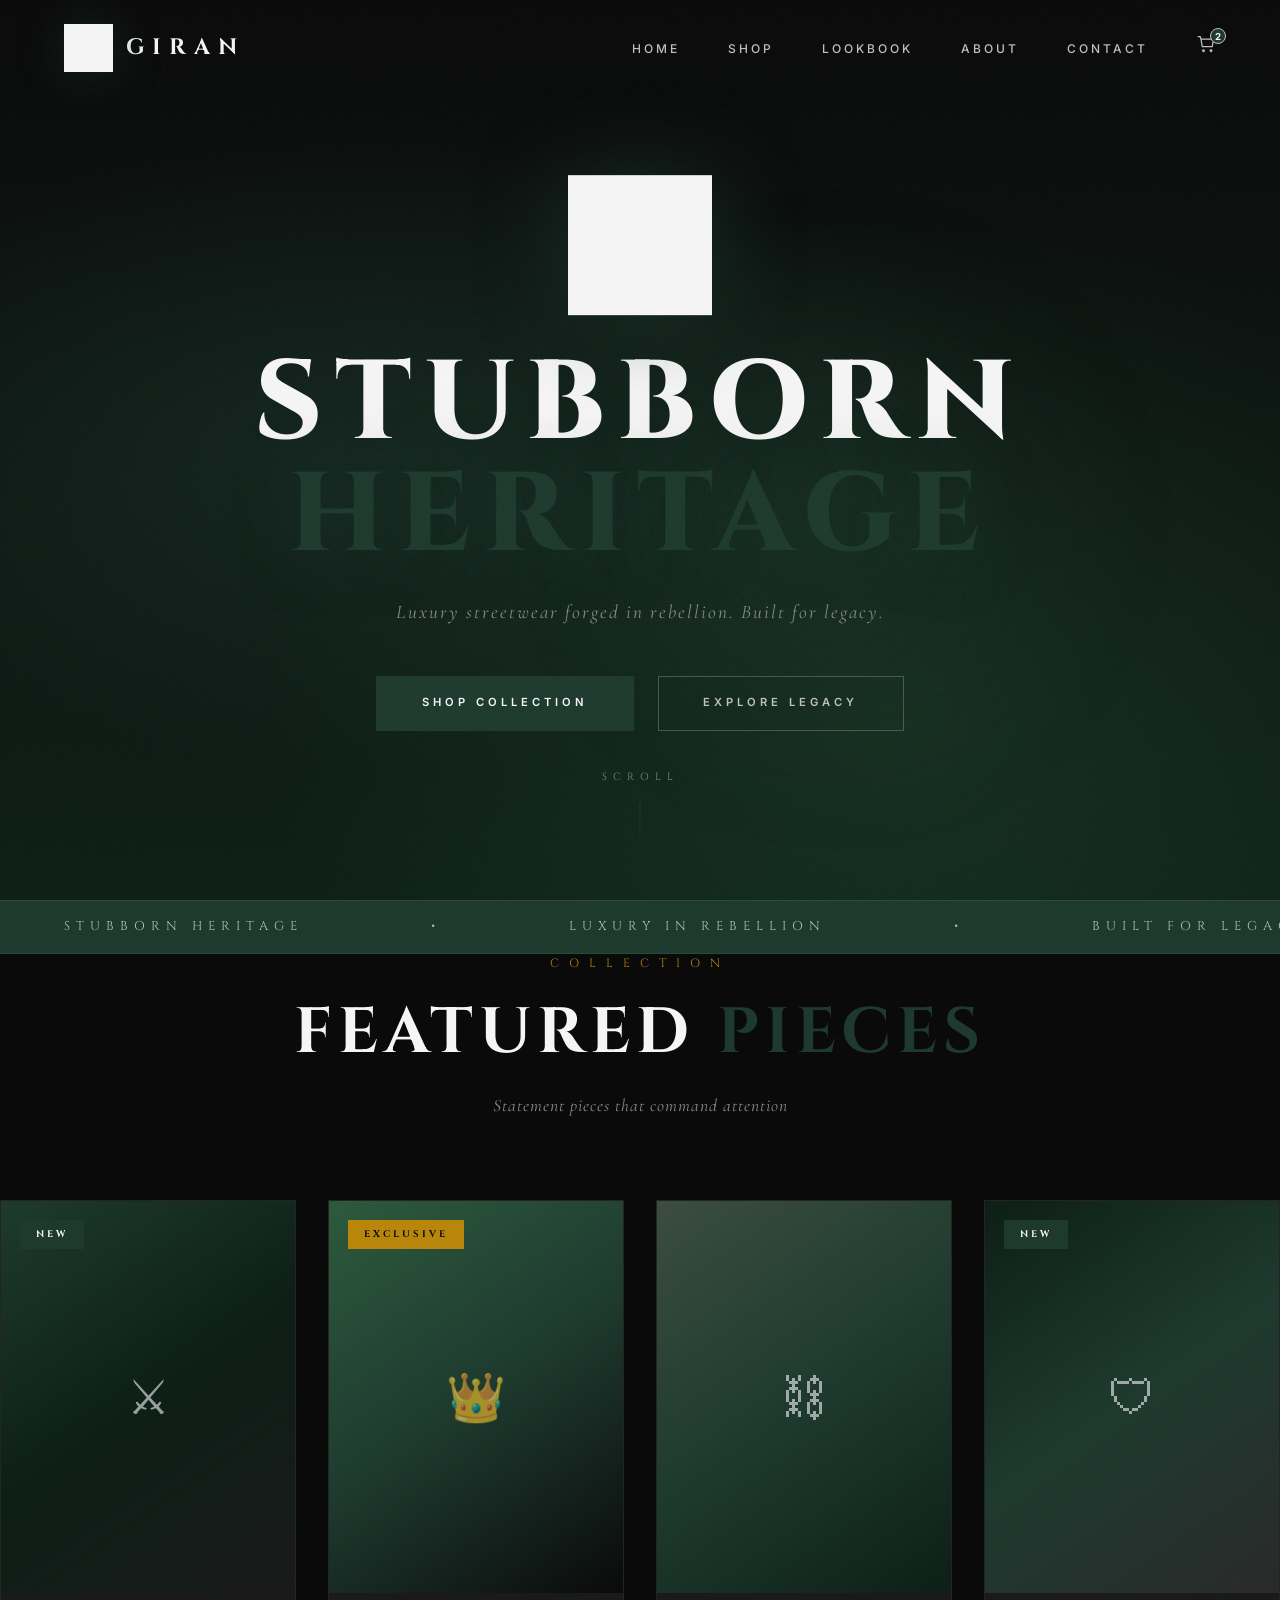
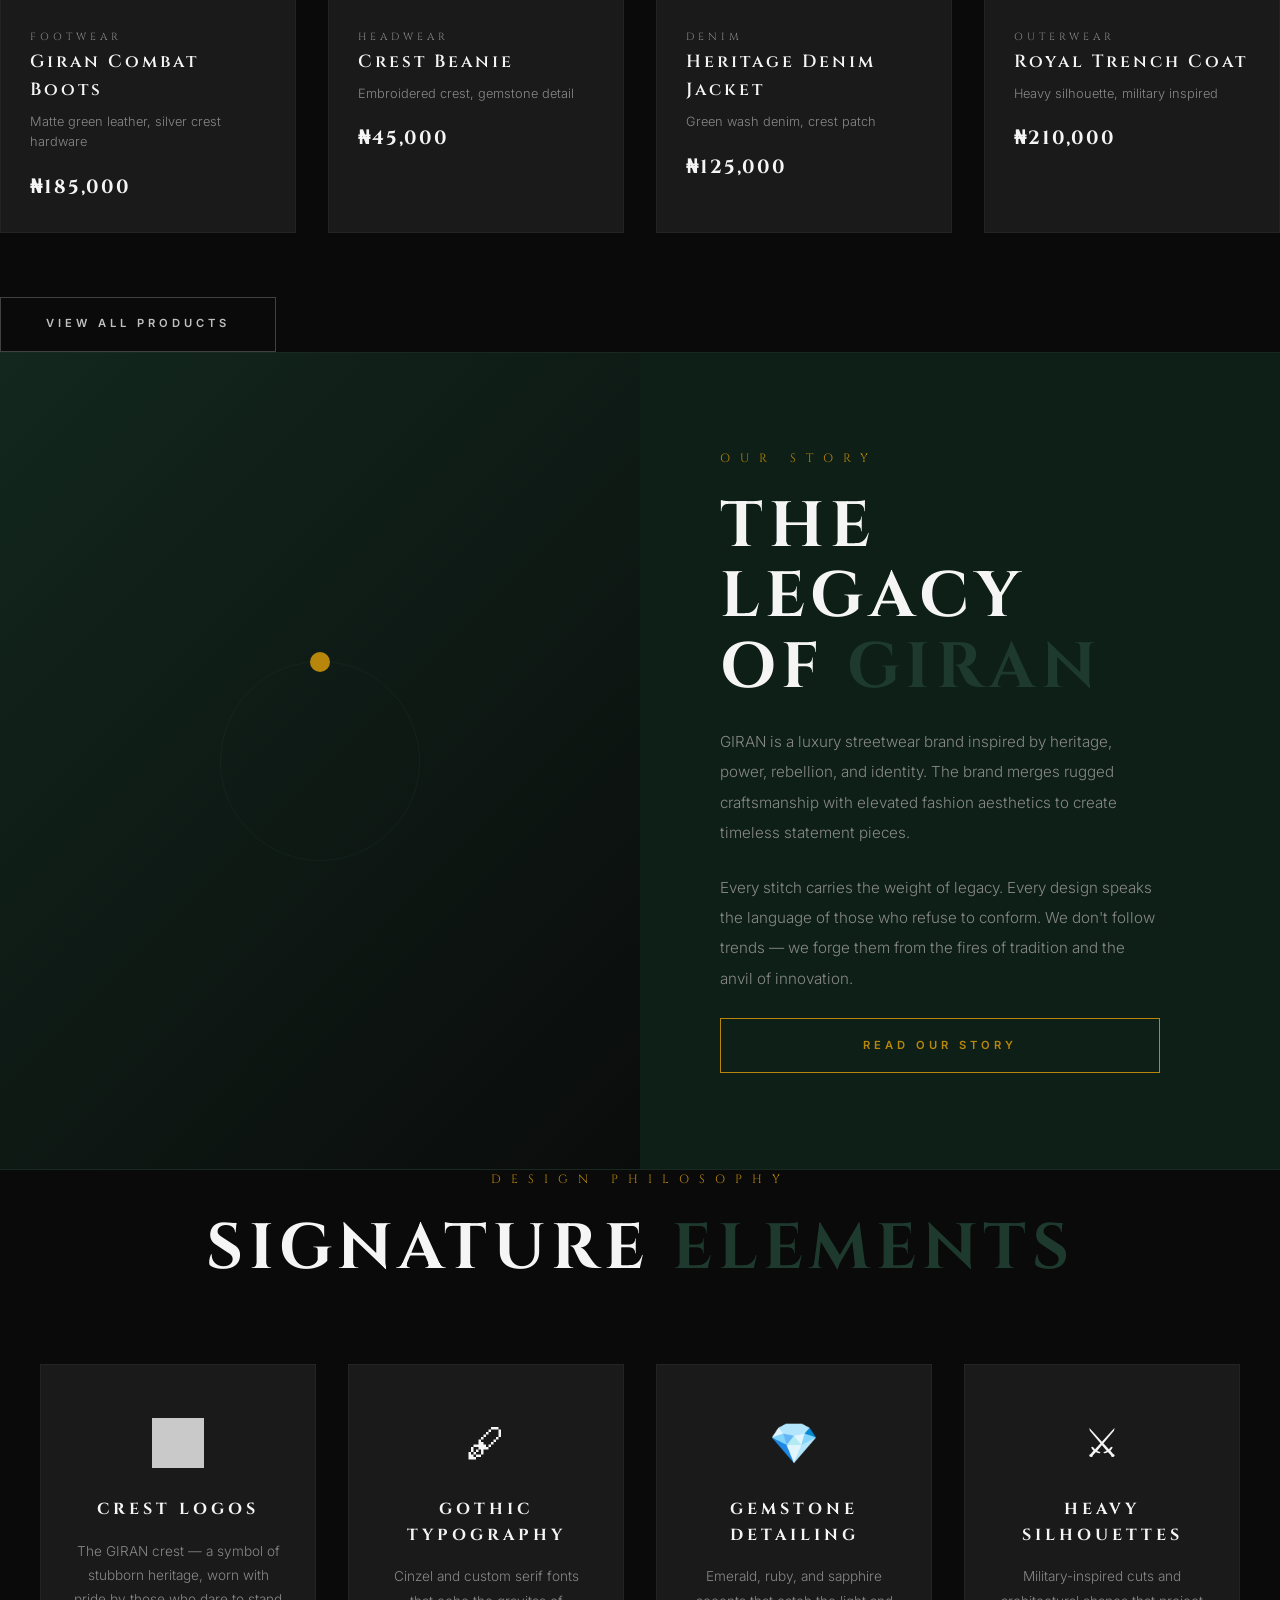
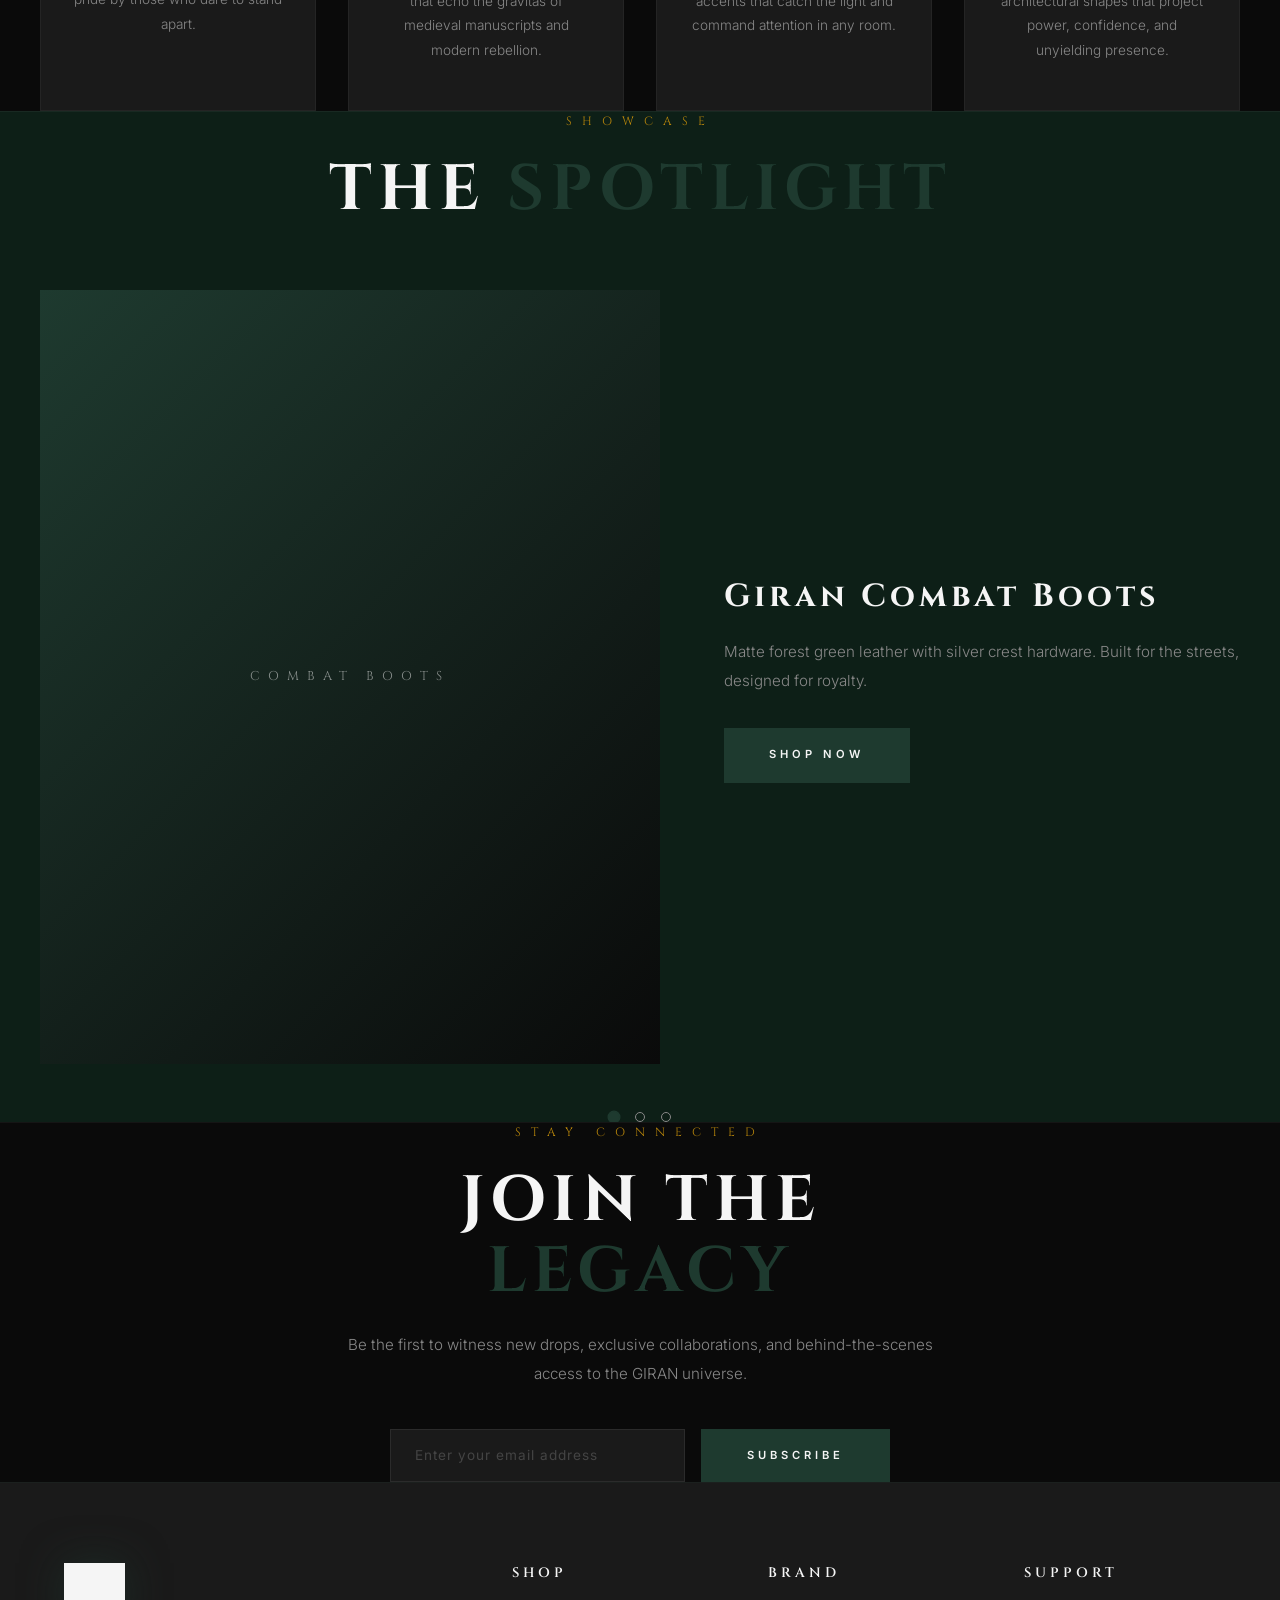
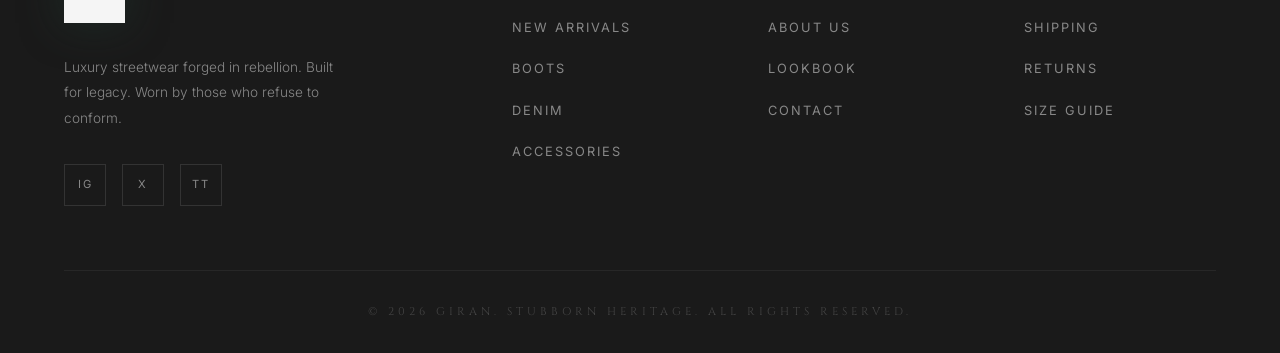
==== index.html @ 185a28df "First commit" ====
<!DOCTYPE html>
<html lang="en">
<head>
    <meta charset="UTF-8">
    <meta name="viewport" content="width=device-width, initial-scale=1.0">
    <title>GIRAN — Stubborn Heritage</title>
    <link rel="stylesheet" href="css/style.css">
    <link rel="stylesheet" href="css/home.css">
</head>
<body>
    <!-- Navigation -->
    <nav class="navbar" id="navbar">
        <a href="index.html" class="logo">
            <img src="images/giran-logo-white.png" alt="GIRAN" class="logo-img">
            <span class="logo-text">GIRAN</span>
        </a>
        <ul class="nav-links" id="navLinks">
            <li><a href="index.html">Home</a></li>
            <li><a href="shop.html">Shop</a></li>
            <li><a href="lookbook.html">Lookbook</a></li>
            <li><a href="about.html">About</a></li>
            <li><a href="contact.html">Contact</a></li>
            <li class="nav-cart">
                <svg width="20" height="20" viewBox="0 0 24 24" fill="none" stroke="currentColor" stroke-width="1.5">
                    <path d="M6 6h15l-1.5 9h-12z"/>
                    <circle cx="9" cy="20" r="1"/><circle cx="18" cy="20" r="1"/>
                    <path d="M6 6L5 3H2"/>
                </svg>
                <span class="cart-count">2</span>
            </li>
        </ul>
        <div class="hamburger" id="hamburger">
            <span></span><span></span><span></span>
        </div>
    </nav>

    <!-- Hero Section -->
    <section class="hero">
        <div class="hero-bg">
            <div class="hero-gradient"></div>
            <div class="hero-orb"></div>
        </div>
        <div class="hero-content">
            <div class="hero-logo-wrap">
                <img src="images/giran-logo-white.png" alt="GIRAN Crest" class="hero-crest">
            </div>
            <h1 class="hero-slogan">
                <span class="slogan-line">STUBBORN</span>
                <span class="slogan-line heritage">HERITAGE</span>
            </h1>
            <p class="hero-desc">Luxury streetwear forged in rebellion. Built for legacy.</p>
            <div class="hero-buttons">
                <a href="shop.html" class="btn btn-primary">Shop Collection</a>
                <a href="about.html" class="btn btn-outline">Explore Legacy</a>
            </div>
        </div>
        <div class="hero-scroll">
            <div class="scroll-indicator">
                <span>SCROLL</span>
                <div class="scroll-line"></div>
            </div>
        </div>
    </section>

    <!-- Marquee -->
    <div class="marquee-container">
        <div class="marquee-track">
            <span class="marquee-item">Stubborn Heritage</span>
            <span class="marquee-item">•</span>
            <span class="marquee-item">Luxury in Rebellion</span>
            <span class="marquee-item">•</span>
            <span class="marquee-item">Built for Legacy</span>
            <span class="marquee-item">•</span>
            <span class="marquee-item">Modern Royalty</span>
            <span class="marquee-item">•</span>
            <span class="marquee-item">Stubborn Heritage</span>
            <span class="marquee-item">•</span>
            <span class="marquee-item">Luxury in Rebellion</span>
            <span class="marquee-item">•</span>
            <span class="marquee-item">Built for Legacy</span>
            <span class="marquee-item">•</span>
            <span class="marquee-item">Modern Royalty</span>
            <span class="marquee-item">•</span>
        </div>
    </div>

    <!-- Featured Collection -->
    <section class="featured">
        <div class="container">
            <div class="section-header animate-on-scroll">
                <span class="section-label">Collection</span>
                <h2 class="section-title">FEATURED <span>PIECES</span></h2>
                <p class="section-subtitle">Statement pieces that command attention</p>
            </div>
            <div class="products-grid">
                <div class="product-card animate-on-scroll delay-1">
                    <div class="product-image">
                        <div class="product-img-placeholder" style="background: linear-gradient(145deg, #1E3A2F 0%, #0D1F17 50%, #1A1A1A 100%);">
                            <span class="product-icon">⚔</span>
                        </div>
                        <div class="product-tag">NEW</div>
                        <div class="product-overlay">
                            <button class="btn btn-primary">Quick View</button>
                        </div>
                    </div>
                    <div class="product-info">
                        <span class="product-cat">Footwear</span>
                        <h3>Giran Combat Boots</h3>
                        <p class="product-desc">Matte green leather, silver crest hardware</p>
                        <div class="product-price">
                            <span class="price">₦185,000</span>
                        </div>
                    </div>
                </div>
                <div class="product-card animate-on-scroll delay-2">
                    <div class="product-image">
                        <div class="product-img-placeholder" style="background: linear-gradient(145deg, #2D5A3D 0%, #1E3A2F 50%, #0A0A0A 100%);">
                            <span class="product-icon">👑</span>
                        </div>
                        <div class="product-tag hot">EXCLUSIVE</div>
                        <div class="product-overlay">
                            <button class="btn btn-primary">Quick View</button>
                        </div>
                    </div>
                    <div class="product-info">
                        <span class="product-cat">Headwear</span>
                        <h3>Crest Beanie</h3>
                        <p class="product-desc">Embroidered crest, gemstone detail</p>
                        <div class="product-price">
                            <span class="price">₦45,000</span>
                        </div>
                    </div>
                </div>
                <div class="product-card animate-on-scroll delay-3">
                    <div class="product-image">
                        <div class="product-img-placeholder" style="background: linear-gradient(145deg, #3B4D3F 0%, #1E3A2F 50%, #0D1F17 100%);">
                            <span class="product-icon">⛓</span>
                        </div>
                        <div class="product-overlay">
                            <button class="btn btn-primary">Quick View</button>
                        </div>
                    </div>
                    <div class="product-info">
                        <span class="product-cat">Denim</span>
                        <h3>Heritage Denim Jacket</h3>
                        <p class="product-desc">Green wash denim, crest patch</p>
                        <div class="product-price">
                            <span class="price">₦125,000</span>
                        </div>
                    </div>
                </div>
                <div class="product-card animate-on-scroll delay-4">
                    <div class="product-image">
                        <div class="product-img-placeholder" style="background: linear-gradient(145deg, #0D1F17 0%, #1E3A2F 50%, #2A2A2A 100%);">
                            <span class="product-icon">🛡</span>
                        </div>
                        <div class="product-tag">NEW</div>
                        <div class="product-overlay">
                            <button class="btn btn-primary">Quick View</button>
                        </div>
                    </div>
                    <div class="product-info">
                        <span class="product-cat">Outerwear</span>
                        <h3>Royal Trench Coat</h3>
                        <p class="product-desc">Heavy silhouette, military inspired</p>
                        <div class="product-price">
                            <span class="price">₦210,000</span>
                        </div>
                    </div>
                </div>
            </div>
            <div class="text-center" style="margin-top: 4rem;">
                <a href="shop.html" class="btn btn-outline">View All Products</a>
            </div>
        </div>
    </section>

    <!-- Brand Story -->
    <section class="brand-story">
        <div class="story-visual">
            <div class="story-img" style="background: linear-gradient(135deg, rgba(30,58,47,0.3), rgba(10,10,10,0.9));"></div>
            <div class="story-accent"></div>
        </div>
        <div class="story-content">
            <span class="section-label">Our Story</span>
            <h2 class="section-title">THE LEGACY<br>OF <span>GIRAN</span></h2>
            <p class="story-text">GIRAN is a luxury streetwear brand inspired by heritage, power, rebellion, and identity. The brand merges rugged craftsmanship with elevated fashion aesthetics to create timeless statement pieces.</p>
            <p class="story-text">Every stitch carries the weight of legacy. Every design speaks the language of those who refuse to conform. We don't follow trends — we forge them from the fires of tradition and the anvil of innovation.</p>
            <a href="about.html" class="btn btn-gold">Read Our Story</a>
        </div>
    </section>

    <!-- Signature Design -->
    <section class="signature">
        <div class="container">
            <div class="section-header animate-on-scroll">
                <span class="section-label">Design Philosophy</span>
                <h2 class="section-title">SIGNATURE <span>ELEMENTS</span></h2>
            </div>
            <div class="signature-grid">
                <div class="sig-card animate-on-scroll delay-1">
                    <div class="sig-icon">
                        <img src="images/giran-logo-white.png" alt="Crest">
                    </div>
                    <h3>Crest Logos</h3>
                    <p>The GIRAN crest — a symbol of stubborn heritage, worn with pride by those who dare to stand apart.</p>
                </div>
                <div class="sig-card animate-on-scroll delay-2">
                    <div class="sig-icon">🖋</div>
                    <h3>Gothic Typography</h3>
                    <p>Cinzel and custom serif fonts that echo the gravitas of medieval manuscripts and modern rebellion.</p>
                </div>
                <div class="sig-card animate-on-scroll delay-3">
                    <div class="sig-icon">💎</div>
                    <h3>Gemstone Detailing</h3>
                    <p>Emerald, ruby, and sapphire accents that catch the light and command attention in any room.</p>
                </div>
                <div class="sig-card animate-on-scroll delay-4">
                    <div class="sig-icon">⚔</div>
                    <h3>Heavy Silhouettes</h3>
                    <p>Military-inspired cuts and architectural shapes that project power, confidence, and unyielding presence.</p>
                </div>
            </div>
        </div>
    </section>

    <!-- Product Showcase Carousel -->
    <section class="showcase">
        <div class="showcase-header">
            <span class="section-label">Showcase</span>
            <h2 class="section-title">THE <span>SPOTLIGHT</span></h2>
        </div>
        <div class="showcase-carousel">
            <div class="showcase-slide active">
                <div class="showcase-img" style="background: linear-gradient(135deg, #1E3A2F, #0A0A0A);">
                    <span class="showcase-label">COMBAT BOOTS</span>
                </div>
                <div class="showcase-info">
                    <h3>Giran Combat Boots</h3>
                    <p>Matte forest green leather with silver crest hardware. Built for the streets, designed for royalty.</p>
                    <a href="shop.html" class="btn btn-primary">Shop Now</a>
                </div>
            </div>
            <div class="showcase-slide">
                <div class="showcase-img" style="background: linear-gradient(135deg, #3B4D3F, #1E3A2F);">
                    <span class="showcase-label">HERITAGE DENIM</span>
                </div>
                <div class="showcase-info">
                    <h3>Heritage Denim Collection</h3>
                    <p>Green wash denim with embroidered crest patches. Rugged elegance for the modern rebel.</p>
                    <a href="shop.html" class="btn btn-primary">Shop Now</a>
                </div>
            </div>
            <div class="showcase-slide">
                <div class="showcase-img" style="background: linear-gradient(135deg, #2D5A3D, #0D1F17);">
                    <span class="showcase-label">ACCESSORIES</span>
                </div>
                <div class="showcase-info">
                    <h3>Royal Accessories</h3>
                    <p>Beanies, chains, and crest-adorned pieces that complete the GIRAN look.</p>
                    <a href="shop.html" class="btn btn-primary">Shop Now</a>
                </div>
            </div>
        </div>
        <div class="showcase-nav">
            <button class="showcase-dot active"></button>
            <button class="showcase-dot"></button>
            <button class="showcase-dot"></button>
        </div>
    </section>

    <!-- Newsletter -->
    <section class="newsletter">
        <div class="newsletter-content">
            <span class="section-label">Stay Connected</span>
            <h2 class="section-title">JOIN THE <span>LEGACY</span></h2>
            <p class="newsletter-desc">Be the first to witness new drops, exclusive collaborations, and behind-the-scenes access to the GIRAN universe.</p>
            <form class="newsletter-form">
                <input type="email" placeholder="Enter your email address" required>
                <button type="submit" class="btn btn-primary">Subscribe</button>
            </form>
        </div>
    </section>

    <!-- Footer -->
    <footer class="footer">
        <div class="footer-grid">
            <div class="footer-brand">
                <img src="images/giran-logo-white.png" alt="GIRAN" class="logo-img">
                <p>Luxury streetwear forged in rebellion. Built for legacy. Worn by those who refuse to conform.</p>
                <div class="footer-social">
                    <a href="#">IG</a>
                    <a href="#">X</a>
                    <a href="#">TT</a>
                </div>
            </div>
            <div class="footer-col">
                <h4>Shop</h4>
                <ul>
                    <li><a href="shop.html">New Arrivals</a></li>
                    <li><a href="shop.html">Boots</a></li>
                    <li><a href="shop.html">Denim</a></li>
                    <li><a href="shop.html">Accessories</a></li>
                </ul>
            </div>
            <div class="footer-col">
                <h4>Brand</h4>
                <ul>
                    <li><a href="about.html">About Us</a></li>
                    <li><a href="lookbook.html">Lookbook</a></li>
                    <li><a href="contact.html">Contact</a></li>
                </ul>
            </div>
            <div class="footer-col">
                <h4>Support</h4>
                <ul>
                    <li><a href="#">Shipping</a></li>
                    <li><a href="#">Returns</a></li>
                    <li><a href="#">Size Guide</a></li>
                </ul>
            </div>
        </div>
        <div class="footer-bottom">
            <p>© 2026 GIRAN. STUBBORN HERITAGE. ALL RIGHTS RESERVED.</p>
        </div>
    </footer>

    <script src="js/main.js"></script>
</body>
</html>
---- css/style.css ----
/* ===== GIRAN — LUXURY STREETWEAR ===== */
@import url('https://fonts.googleapis.com/css2?family=Cinzel:wght@400;500;600;700;800;900&family=Inter:wght@300;400;500;600;700;800&family=Cormorant+Garamond:ital,wght@0,400;0,500;0,600;0,700;1,400;1,500&display=swap');

:root {
    --giran-forest: #1E3A2F;
    --giran-matte: #0A0A0A;
    --giran-silver: #C0C0C0;
    --giran-olive: #3B4D3F;
    --giran-offwhite: #F5F5F5;
    --giran-emerald: #2D5A3D;
    --giran-gold: #B8860B;
    --giran-deep: #0D1F17;
    --giran-charcoal: #1A1A1A;
    --giran-smoke: #2A2A2A;
    --giran-fog: #888888;
    --giran-ghost: #444444;
    --font-display: 'Cinzel', serif;
    --font-body: 'Inter', sans-serif;
    --font-accent: 'Cormorant Garamond', serif;
}

* { margin: 0; padding: 0; box-sizing: border-box; }
html { scroll-behavior: smooth; }

body {
    font-family: var(--font-body);
    background: var(--giran-matte);
    color: var(--giran-offwhite);
    overflow-x: hidden;
    line-height: 1.6;
    -webkit-font-smoothing: antialiased;
}

::selection {
    background: var(--giran-forest);
    color: var(--giran-offwhite);
}

::-webkit-scrollbar { width: 6px; }
::-webkit-scrollbar-track { background: var(--giran-matte); }
::-webkit-scrollbar-thumb { background: var(--giran-forest); border-radius: 3px; }

body::before {
    content: '';
    position: fixed;
    top: 0; left: 0;
    width: 100%; height: 100%;
    pointer-events: none;
    z-index: 9999;
    opacity: 0.025;
    background-image: url("data:image/svg+xml,%3Csvg viewBox='0 0 400 400' xmlns='http://www.w3.org/2000/svg'%3E%3Cfilter id='n'%3E%3CfeTurbulence type='fractalNoise' baseFrequency='0.9' numOctaves='4' stitchTiles='stitch'/%3E%3C/filter%3E%3Crect width='100%25' height='100%25' filter='url(%23n)'/%3E%3C/svg%3E");
}

/* ===== NAVIGATION ===== */
.navbar {
    position: fixed;
    top: 0; left: 0;
    width: 100%;
    z-index: 1000;
    padding: 1.5rem 5%;
    display: flex;
    justify-content: space-between;
    align-items: center;
    transition: all 0.6s cubic-bezier(0.16, 1, 0.3, 1);
    background: transparent;
}

.navbar.scrolled {
    background: rgba(10, 10, 10, 0.92);
    backdrop-filter: blur(30px) saturate(1.2);
    padding: 1rem 5%;
    border-bottom: 1px solid rgba(30, 58, 47, 0.3);
}

.logo {
    display: flex;
    align-items: center;
    gap: 0.8rem;
    text-decoration: none;
}

.logo-img {
    height: 48px;
    width: auto;
    filter: drop-shadow(0 0 20px rgba(30, 58, 47, 0.5));
    transition: all 0.4s ease;
}

.logo:hover .logo-img {
    filter: drop-shadow(0 0 30px rgba(30, 58, 47, 0.8));
    transform: scale(1.05);
}

.logo-text {
    font-family: var(--font-display);
    font-size: 1.4rem;
    color: var(--giran-offwhite);
    letter-spacing: 8px;
    font-weight: 700;
}

.nav-links {
    display: flex;
    gap: 3rem;
    list-style: none;
    align-items: center;
}

.nav-links a {
    color: var(--giran-silver);
    text-decoration: none;
    font-size: 0.75rem;
    font-weight: 500;
    text-transform: uppercase;
    letter-spacing: 3px;
    position: relative;
    transition: color 0.4s ease;
}

.nav-links a::after {
    content: '';
    position: absolute;
    bottom: -8px;
    left: 50%;
    transform: translateX(-50%);
    width: 0;
    height: 1px;
    background: var(--giran-forest);
    transition: width 0.4s cubic-bezier(0.16, 1, 0.3, 1);
}

.nav-links a:hover {
    color: var(--giran-offwhite);
}

.nav-links a:hover::after {
    width: 100%;
}

.nav-actions {
    display: flex;
    align-items: center;
    gap: 1.5rem;
}

.nav-cart {
    position: relative;
    cursor: pointer;
    color: var(--giran-silver);
    transition: color 0.3s;
}

.nav-cart:hover { color: var(--giran-offwhite); }

.cart-count {
    position: absolute;
    top: -6px; right: -10px;
    background: var(--giran-forest);
    color: var(--giran-offwhite);
    font-size: 0.6rem;
    font-weight: 700;
    width: 16px; height: 16px;
    border-radius: 50%;
    display: flex;
    align-items: center;
    justify-content: center;
    border: 1px solid var(--giran-silver);
}

.hamburger {
    display: none;
    flex-direction: column;
    gap: 6px;
    cursor: pointer;
    z-index: 1001;
    padding: 5px;
}

.hamburger span {
    width: 24px; height: 1px;
    background: var(--giran-silver);
    transition: all 0.4s cubic-bezier(0.16, 1, 0.3, 1);
    transform-origin: center;
}

.hamburger.active span:nth-child(1) { transform: rotate(45deg) translate(3px, 3px); }
.hamburger.active span:nth-child(2) { opacity: 0; }
.hamburger.active span:nth-child(3) { transform: rotate(-45deg) translate(3px, -3px); }

/* ===== BUTTONS ===== */
.btn {
    display: inline-flex;
    align-items: center;
    justify-content: center;
    gap: 0.8rem;
    padding: 1.1rem 2.8rem;
    font-family: var(--font-body);
    font-size: 0.7rem;
    font-weight: 600;
    text-transform: uppercase;
    letter-spacing: 4px;
    text-decoration: none;
    border: none;
    cursor: pointer;
    transition: all 0.5s cubic-bezier(0.16, 1, 0.3, 1);
    position: relative;
    overflow: hidden;
}

.btn-primary {
    background: var(--giran-forest);
    color: var(--giran-offwhite);
    border: 1px solid var(--giran-forest);
}

.btn-primary::before {
    content: '';
    position: absolute;
    top: 0; left: -100%;
    width: 100%; height: 100%;
    background: linear-gradient(90deg, transparent, rgba(255,255,255,0.1), transparent);
    transition: left 0.6s ease;
}

.btn-primary:hover::before { left: 100%; }

.btn-primary:hover {
    background: transparent;
    color: var(--giran-forest);
    border-color: var(--giran-forest);
    box-shadow: 0 0 40px rgba(30, 58, 47, 0.4);
}

.btn-outline {
    background: transparent;
    color: var(--giran-silver);
    border: 1px solid rgba(192, 192, 192, 0.3);
}

.btn-outline:hover {
    background: rgba(192, 192, 192, 0.05);
    border-color: var(--giran-silver);
    color: var(--giran-offwhite);
}

.btn-gold {
    background: transparent;
    color: var(--giran-gold);
    border: 1px solid var(--giran-gold);
}

.btn-gold:hover {
    background: var(--giran-gold);
    color: var(--giran-matte);
}

/* ===== SECTION HEADINGS ===== */
.section-label {
    font-family: var(--font-display);
    font-size: 0.75rem;
    color: var(--giran-gold);
    letter-spacing: 10px;
    text-transform: uppercase;
    margin-bottom: 1.5rem;
    display: block;
}

.section-title {
    font-family: var(--font-display);
    font-size: clamp(2rem, 5vw, 4rem);
    color: var(--giran-offwhite);
    letter-spacing: 6px;
    line-height: 1.1;
    margin-bottom: 1.5rem;
    font-weight: 700;
}

.section-title span { color: var(--giran-forest); }

.section-subtitle {
    font-family: var(--font-accent);
    font-size: 1.1rem;
    color: var(--giran-fog);
    font-style: italic;
    letter-spacing: 1px;
}

/* ===== FOOTER ===== */
.footer {
    background: var(--giran-charcoal);
    border-top: 1px solid rgba(30, 58, 47, 0.2);
    padding: 5rem 5% 2rem;
}

.footer-grid {
    display: grid;
    grid-template-columns: 2fr 1fr 1fr 1fr;
    gap: 4rem;
    max-width: 1400px;
    margin: 0 auto;
}

.footer-brand .logo-img {
    height: 60px;
    margin-bottom: 1.5rem;
}

.footer-brand p {
    color: var(--giran-fog);
    font-size: 0.85rem;
    line-height: 1.9;
    max-width: 280px;
    font-weight: 300;
}

.footer-col h4 {
    font-family: var(--font-display);
    font-size: 0.85rem;
    color: var(--giran-offwhite);
    letter-spacing: 4px;
    margin-bottom: 1.8rem;
    text-transform: uppercase;
    font-weight: 600;
}

.footer-col ul { list-style: none; }
.footer-col ul li { margin-bottom: 1rem; }

.footer-col ul li a {
    color: var(--giran-fog);
    text-decoration: none;
    font-size: 0.8rem;
    letter-spacing: 2px;
    text-transform: uppercase;
    transition: color 0.4s ease;
    font-weight: 400;
}

.footer-col ul li a:hover { color: var(--giran-offwhite); }

.footer-social {
    display: flex;
    gap: 1rem;
    margin-top: 2rem;
}

.footer-social a {
    width: 42px; height: 42px;
    border: 1px solid rgba(192, 192, 192, 0.15);
    display: flex;
    align-items: center;
    justify-content: center;
    color: var(--giran-fog);
    text-decoration: none;
    font-size: 0.7rem;
    letter-spacing: 2px;
    transition: all 0.4s ease;
}

.footer-social a:hover {
    background: var(--giran-forest);
    border-color: var(--giran-forest);
    color: var(--giran-offwhite);
    transform: translateY(-3px);
}

.footer-bottom {
    border-top: 1px solid rgba(192, 192, 192, 0.08);
    margin-top: 4rem;
    padding-top: 2rem;
    text-align: center;
    color: var(--giran-ghost);
    font-size: 0.7rem;
    letter-spacing: 4px;
    text-transform: uppercase;
    font-family: var(--font-display);
}

/* ===== ANIMATIONS ===== */
@keyframes fadeInUp {
    from { opacity: 0; transform: translateY(60px); }
    to { opacity: 1; transform: translateY(0); }
}

@keyframes shimmer {
    0% { background-position: -200% center; }
    100% { background-position: 200% center; }
}

@keyframes float {
    0%, 100% { transform: translateY(0); }
    50% { transform: translateY(-10px); }
}

@keyframes pulse-glow {
    0%, 100% { box-shadow: 0 0 20px rgba(30, 58, 47, 0.3); }
    50% { box-shadow: 0 0 40px rgba(30, 58, 47, 0.6); }
}

.animate-on-scroll {
    opacity: 0;
    transform: translateY(60px);
    transition: all 1s cubic-bezier(0.16, 1, 0.3, 1);
}

.animate-on-scroll.visible {
    opacity: 1;
    transform: translateY(0);
}

.delay-1 { transition-delay: 0.1s; }
.delay-2 { transition-delay: 0.2s; }
.delay-3 { transition-delay: 0.3s; }
.delay-4 { transition-delay: 0.4s; }

/* ===== MARQUEE ===== */
.marquee-container {
    overflow: hidden;
    background: var(--giran-forest);
    padding: 1rem 0;
    border-top: 1px solid rgba(192, 192, 192, 0.1);
    border-bottom: 1px solid rgba(192, 192, 192, 0.1);
}

.marquee-track {
    display: flex;
    animation: marquee 25s linear infinite;
    white-space: nowrap;
}

.marquee-item {
    font-family: var(--font-display);
    font-size: 0.8rem;
    color: var(--giran-offwhite);
    letter-spacing: 6px;
    text-transform: uppercase;
    padding: 0 4rem;
    flex-shrink: 0;
    opacity: 0.7;
}

@keyframes marquee {
    0% { transform: translateX(0); }
    100% { transform: translateX(-50%); }
}

/* ===== RESPONSIVE ===== */
@media (max-width: 1024px) {
    .footer-grid { grid-template-columns: 1fr 1fr; gap: 3rem; }
}

@media (max-width: 768px) {
    .hamburger { display: flex; }
    .nav-links {
        position: fixed;
        top: 0; right: -100%;
        width: 80%;
        max-width: 380px;
        height: 100vh;
        background: rgba(10, 10, 10, 0.98);
        backdrop-filter: blur(30px);
        flex-direction: column;
        padding: 8rem 3rem 3rem;
        transition: right 0.6s cubic-bezier(0.16, 1, 0.3, 1);
        border-left: 1px solid rgba(30, 58, 47, 0.3);
        gap: 2.5rem;
    }
    .nav-links.active { right: 0; }
    .footer-grid { grid-template-columns: 1fr; gap: 2.5rem; }
    .section-title { letter-spacing: 3px; }
}
---- css/home.css ----
/* ===== HOME PAGE — LUXURY GOTHIC ===== */

/* Hero */
.hero {
    min-height: 100vh;
    display: flex;
    align-items: center;
    justify-content: center;
    position: relative;
    overflow: hidden;
    padding: 0 5%;
}

.hero-bg {
    position: absolute;
    top: 0; left: 0;
    width: 100%; height: 100%;
    z-index: 0;
}

.hero-gradient {
    position: absolute;
    top: 0; left: 0;
    width: 100%; height: 100%;
    background:
        radial-gradient(ellipse at 30% 50%, rgba(30, 58, 47, 0.5) 0%, transparent 50%),
        radial-gradient(ellipse at 70% 80%, rgba(45, 90, 61, 0.3) 0%, transparent 50%),
        linear-gradient(180deg, var(--giran-matte) 0%, var(--giran-deep) 100%);
}

.hero-orb {
    position: absolute;
    top: 30%;
    right: 15%;
    width: 500px;
    height: 500px;
    background: radial-gradient(circle, rgba(30, 58, 47, 0.4) 0%, transparent 70%);
    border-radius: 50%;
    animation: pulse-glow 6s ease-in-out infinite;
    filter: blur(60px);
}

.hero-content {
    position: relative;
    z-index: 2;
    text-align: center;
    max-width: 900px;
    animation: fadeInUp 1.2s cubic-bezier(0.16, 1, 0.3, 1);
}

.hero-logo-wrap {
    margin-bottom: 2rem;
    animation: float 6s ease-in-out infinite;
}

.hero-crest {
    height: 140px;
    width: auto;
    filter: drop-shadow(0 0 40px rgba(30, 58, 47, 0.6));
}

.hero-slogan {
    font-family: var(--font-display);
    margin-bottom: 1.5rem;
}

.slogan-line {
    display: block;
    font-size: clamp(3rem, 10vw, 7rem);
    color: var(--giran-offwhite);
    letter-spacing: 12px;
    line-height: 1;
    font-weight: 800;
}

.slogan-line.heritage {
    color: var(--giran-forest);
    text-shadow: 0 0 60px rgba(30, 58, 47, 0.5);
}

.hero-desc {
    font-family: var(--font-accent);
    font-size: 1.2rem;
    color: var(--giran-fog);
    font-style: italic;
    letter-spacing: 2px;
    margin-bottom: 3rem;
}

.hero-buttons {
    display: flex;
    gap: 1.5rem;
    justify-content: center;
    flex-wrap: wrap;
}

.hero-scroll {
    position: absolute;
    bottom: 3rem;
    left: 50%;
    transform: translateX(-50%);
    z-index: 2;
}

.scroll-indicator {
    display: flex;
    flex-direction: column;
    align-items: center;
    gap: 1rem;
}

.scroll-indicator span {
    font-size: 0.65rem;
    letter-spacing: 6px;
    color: var(--giran-fog);
    font-family: var(--font-display);
}

.scroll-line {
    width: 1px;
    height: 50px;
    background: linear-gradient(to bottom, var(--giran-forest), transparent);
    animation: scrollPulse 2.5s ease-in-out infinite;
}

@keyframes scrollPulse {
    0%, 100% { opacity: 1; height: 50px; }
    50% { opacity: 0.2; height: 20px; }
}

/* Featured */
.featured {
    padding: var(--section-pad) 5%;
    background: var(--giran-matte);
}

.container {
    max-width: 1400px;
    margin: 0 auto;
}

.section-header {
    text-align: center;
    margin-bottom: 5rem;
}

.products-grid {
    display: grid;
    grid-template-columns: repeat(4, 1fr);
    gap: 2rem;
}

.product-card {
    background: var(--giran-charcoal);
    border: 1px solid rgba(192, 192, 192, 0.06);
    overflow: hidden;
    transition: all 0.6s cubic-bezier(0.16, 1, 0.3, 1);
    position: relative;
}

.product-card:hover {
    transform: translateY(-12px);
    border-color: rgba(30, 58, 47, 0.4);
    box-shadow: 0 30px 60px rgba(0, 0, 0, 0.4);
}

.product-image {
    position: relative;
    aspect-ratio: 3/4;
    overflow: hidden;
}

.product-img-placeholder {
    width: 100%; height: 100%;
    display: flex;
    align-items: center;
    justify-content: center;
}

.product-icon {
    font-size: 3rem;
    opacity: 0.6;
}

.product-tag {
    position: absolute;
    top: 1.2rem;
    left: 1.2rem;
    background: var(--giran-forest);
    color: var(--giran-offwhite);
    font-size: 0.6rem;
    font-weight: 700;
    padding: 0.4rem 1rem;
    text-transform: uppercase;
    letter-spacing: 3px;
    z-index: 2;
    font-family: var(--font-display);
}

.product-tag.hot {
    background: var(--giran-gold);
    color: var(--giran-matte);
}

.product-overlay {
    position: absolute;
    bottom: 0; left: 0;
    width: 100%;
    padding: 2rem;
    background: linear-gradient(to top, rgba(10,10,10,0.95), transparent);
    transform: translateY(100%);
    transition: transform 0.5s cubic-bezier(0.16, 1, 0.3, 1);
}

.product-card:hover .product-overlay {
    transform: translateY(0);
}

.product-info {
    padding: 1.8rem;
}

.product-cat {
    font-size: 0.65rem;
    color: var(--giran-fog);
    text-transform: uppercase;
    letter-spacing: 4px;
    margin-bottom: 0.5rem;
    font-family: var(--font-display);
}

.product-info h3 {
    font-family: var(--font-display);
    font-size: 1.1rem;
    color: var(--giran-offwhite);
    letter-spacing: 3px;
    margin-bottom: 0.5rem;
    font-weight: 600;
}

.product-desc {
    font-size: 0.8rem;
    color: var(--giran-fog);
    margin-bottom: 1.2rem;
    line-height: 1.6;
    font-weight: 300;
}

.product-price {
    display: flex;
    align-items: center;
    gap: 1rem;
}

.price {
    font-family: var(--font-display);
    font-size: 1.2rem;
    color: var(--giran-offwhite);
    letter-spacing: 2px;
    font-weight: 700;
}

/* Brand Story */
.brand-story {
    display: grid;
    grid-template-columns: 1fr 1fr;
    min-height: 80vh;
    background: var(--giran-deep);
    border-top: 1px solid rgba(192, 192, 192, 0.06);
    border-bottom: 1px solid rgba(192, 192, 192, 0.06);
    overflow: hidden;
}

.story-visual {
    position: relative;
    min-height: 500px;
}

.story-img {
    position: absolute;
    top: 0; left: 0;
    width: 100%; height: 100%;
}

.story-accent {
    position: absolute;
    top: 50%; left: 50%;
    transform: translate(-50%, -50%);
    width: 200px; height: 200px;
    border: 1px solid rgba(30, 58, 47, 0.3);
    border-radius: 50%;
    animation: rotate-slow 30s linear infinite;
}

.story-accent::before {
    content: '';
    position: absolute;
    top: -10px; left: 50%;
    transform: translateX(-50%);
    width: 20px; height: 20px;
    background: var(--giran-gold);
    border-radius: 50%;
}

.story-content {
    padding: 6rem 5rem;
    display: flex;
    flex-direction: column;
    justify-content: center;
    max-width: 600px;
}

.story-text {
    color: var(--giran-fog);
    font-size: 0.95rem;
    line-height: 2;
    margin-bottom: 1.5rem;
    font-weight: 300;
}

/* Signature */
.signature {
    padding: var(--section-pad) 5%;
    background: var(--giran-matte);
}

.signature-grid {
    display: grid;
    grid-template-columns: repeat(4, 1fr);
    gap: 2rem;
    max-width: 1200px;
    margin: 0 auto;
}

.sig-card {
    background: var(--giran-charcoal);
    border: 1px solid rgba(192, 192, 192, 0.06);
    padding: 3rem 2rem;
    text-align: center;
    transition: all 0.6s cubic-bezier(0.16, 1, 0.3, 1);
    position: relative;
    overflow: hidden;
}

.sig-card::before {
    content: '';
    position: absolute;
    top: 0; left: 0;
    width: 100%; height: 2px;
    background: linear-gradient(90deg, transparent, var(--giran-forest), transparent);
    transform: scaleX(0);
    transition: transform 0.6s ease;
}

.sig-card:hover::before {
    transform: scaleX(1);
}

.sig-card:hover {
    border-color: rgba(30, 58, 47, 0.3);
    transform: translateY(-8px);
}

.sig-icon {
    font-size: 2.5rem;
    margin-bottom: 1.5rem;
    height: 60px;
    display: flex;
    align-items: center;
    justify-content: center;
}

.sig-icon img {
    height: 50px;
    width: auto;
    opacity: 0.8;
}

.sig-card h3 {
    font-family: var(--font-display);
    font-size: 1rem;
    color: var(--giran-offwhite);
    letter-spacing: 4px;
    margin-bottom: 1rem;
    text-transform: uppercase;
}

.sig-card p {
    color: var(--giran-fog);
    font-size: 0.85rem;
    line-height: 1.8;
    font-weight: 300;
}

/* Showcase */
.showcase {
    padding: var(--section-pad) 5%;
    background: var(--giran-deep);
    border-top: 1px solid rgba(192, 192, 192, 0.06);
    overflow: hidden;
}

.showcase-header {
    text-align: center;
    margin-bottom: 4rem;
}

.showcase-carousel {
    position: relative;
    max-width: 1200px;
    margin: 0 auto;
}

.showcase-slide {
    display: none;
    grid-template-columns: 1.2fr 1fr;
    gap: 4rem;
    align-items: center;
    animation: fadeIn 0.8s ease;
}

.showcase-slide.active {
    display: grid;
}

.showcase-img {
    aspect-ratio: 4/5;
    display: flex;
    align-items: center;
    justify-content: center;
    position: relative;
    overflow: hidden;
}

.showcase-label {
    font-family: var(--font-display);
    font-size: 0.8rem;
    color: var(--giran-offwhite);
    letter-spacing: 8px;
    text-transform: uppercase;
    opacity: 0.5;
}

.showcase-info h3 {
    font-family: var(--font-display);
    font-size: 2rem;
    color: var(--giran-offwhite);
    letter-spacing: 4px;
    margin-bottom: 1rem;
}

.showcase-info p {
    color: var(--giran-fog);
    font-size: 0.95rem;
    line-height: 1.9;
    margin-bottom: 2rem;
    font-weight: 300;
}

.showcase-nav {
    display: flex;
    justify-content: center;
    gap: 1rem;
    margin-top: 3rem;
}

.showcase-dot {
    width: 10px; height: 10px;
    border-radius: 50%;
    border: 1px solid var(--giran-fog);
    background: transparent;
    cursor: pointer;
    transition: all 0.4s ease;
}

.showcase-dot.active {
    background: var(--giran-forest);
    border-color: var(--giran-forest);
    transform: scale(1.3);
}

.showcase-dot:hover {
    border-color: var(--giran-offwhite);
}

/* Newsletter */
.newsletter {
    padding: var(--section-pad) 5%;
    background: var(--giran-matte);
    border-top: 1px solid rgba(192, 192, 192, 0.06);
    text-align: center;
}

.newsletter-content {
    max-width: 600px;
    margin: 0 auto;
}

.newsletter-desc {
    color: var(--giran-fog);
    font-size: 0.95rem;
    line-height: 1.9;
    margin-bottom: 2.5rem;
    font-weight: 300;
}

.newsletter-form {
    display: flex;
    gap: 1rem;
    max-width: 500px;
    margin: 0 auto;
}

.newsletter-form input {
    flex: 1;
    padding: 1.1rem 1.5rem;
    background: var(--giran-charcoal);
    border: 1px solid rgba(192, 192, 192, 0.1);
    color: var(--giran-offwhite);
    font-family: var(--font-body);
    font-size: 0.85rem;
    outline: none;
    transition: border-color 0.4s ease;
    letter-spacing: 1px;
}

.newsletter-form input:focus {
    border-color: var(--giran-forest);
}

.newsletter-form input::placeholder {
    color: var(--giran-ghost);
}

/* Responsive */
@media (max-width: 1024px) {
    .products-grid { grid-template-columns: repeat(2, 1fr); }
    .brand-story { grid-template-columns: 1fr; }
    .story-visual { min-height: 300px; }
    .story-content { padding: 4rem 2rem; }
    .signature-grid { grid-template-columns: repeat(2, 1fr); }
    .showcase-slide { grid-template-columns: 1fr; }
    .showcase-slide.active { display: flex; flex-direction: column; }
}

@media (max-width: 768px) {
    .products-grid { grid-template-columns: 1fr; }
    .signature-grid { grid-template-columns: 1fr; }
    .hero-crest { height: 100px; }
    .slogan-line { letter-spacing: 6px; }
    .newsletter-form { flex-direction: column; }
    .story-content { padding: 3rem 1.5rem; }
}
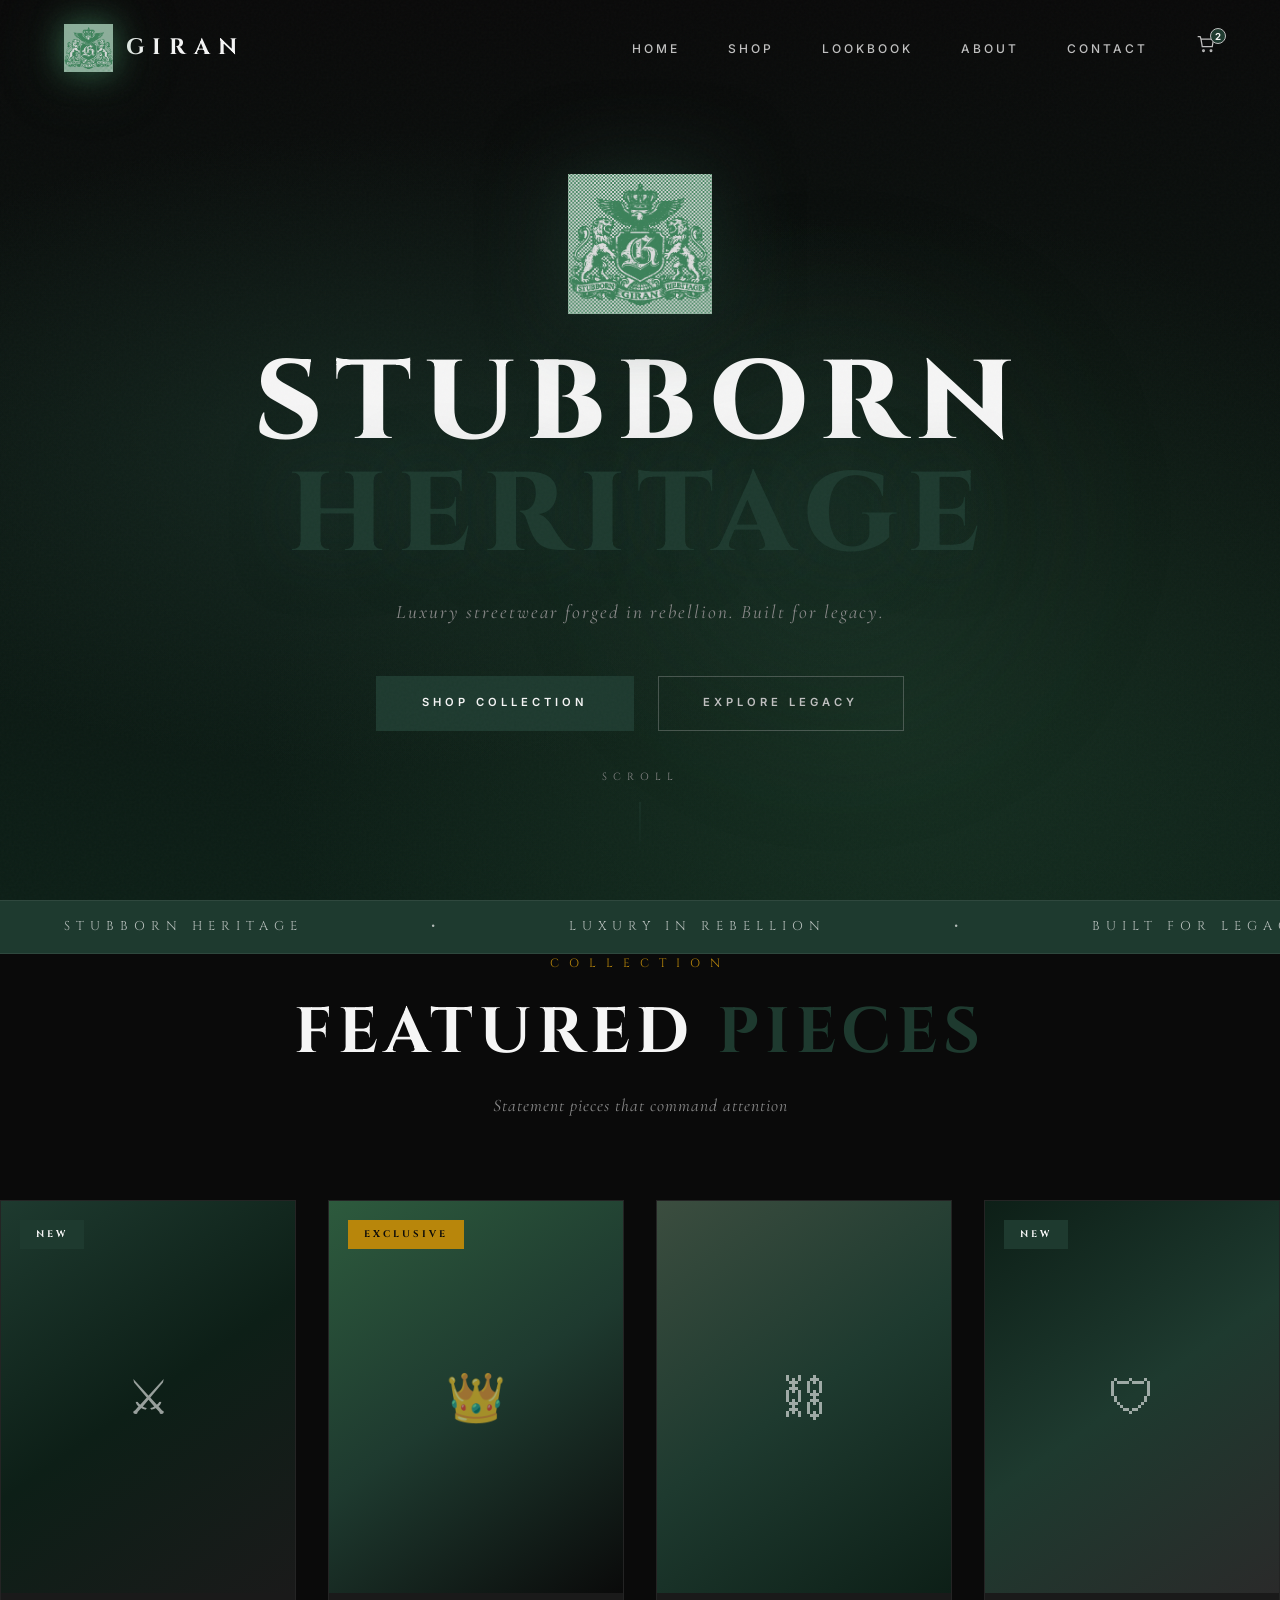
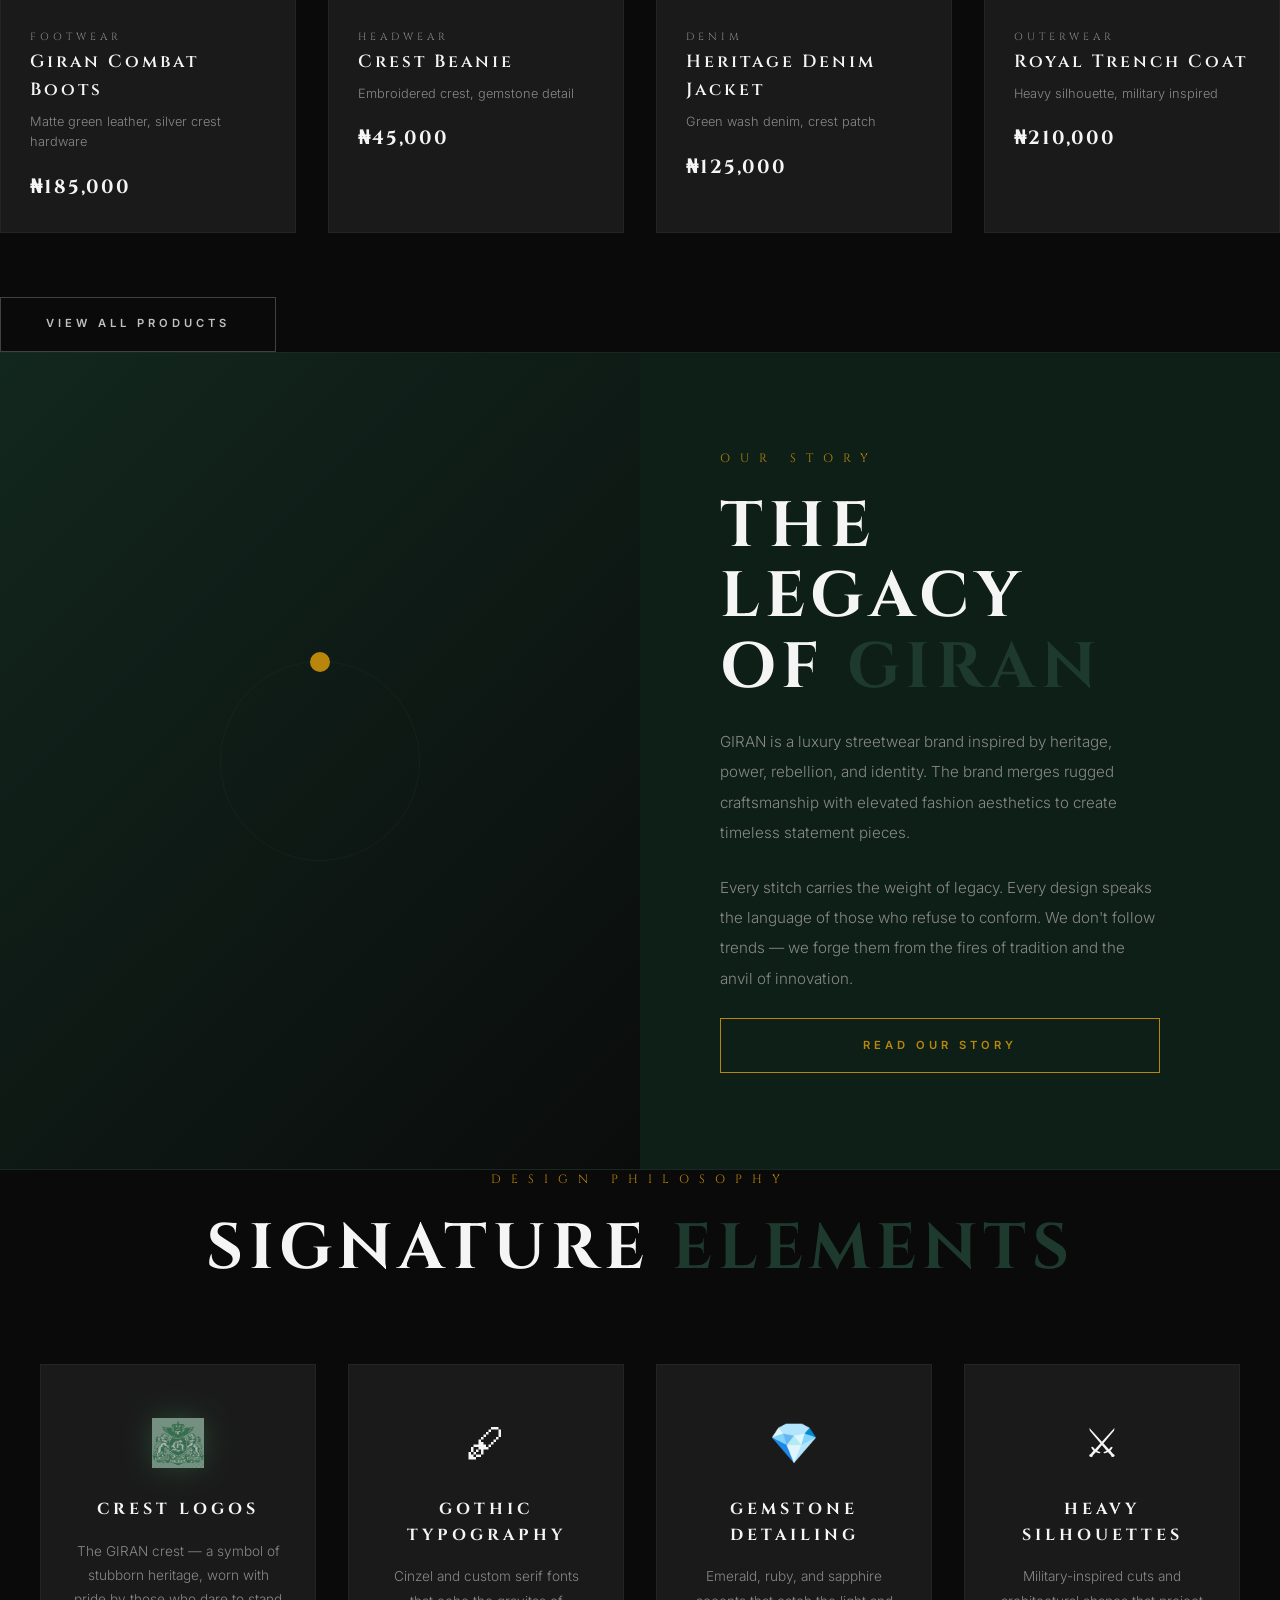
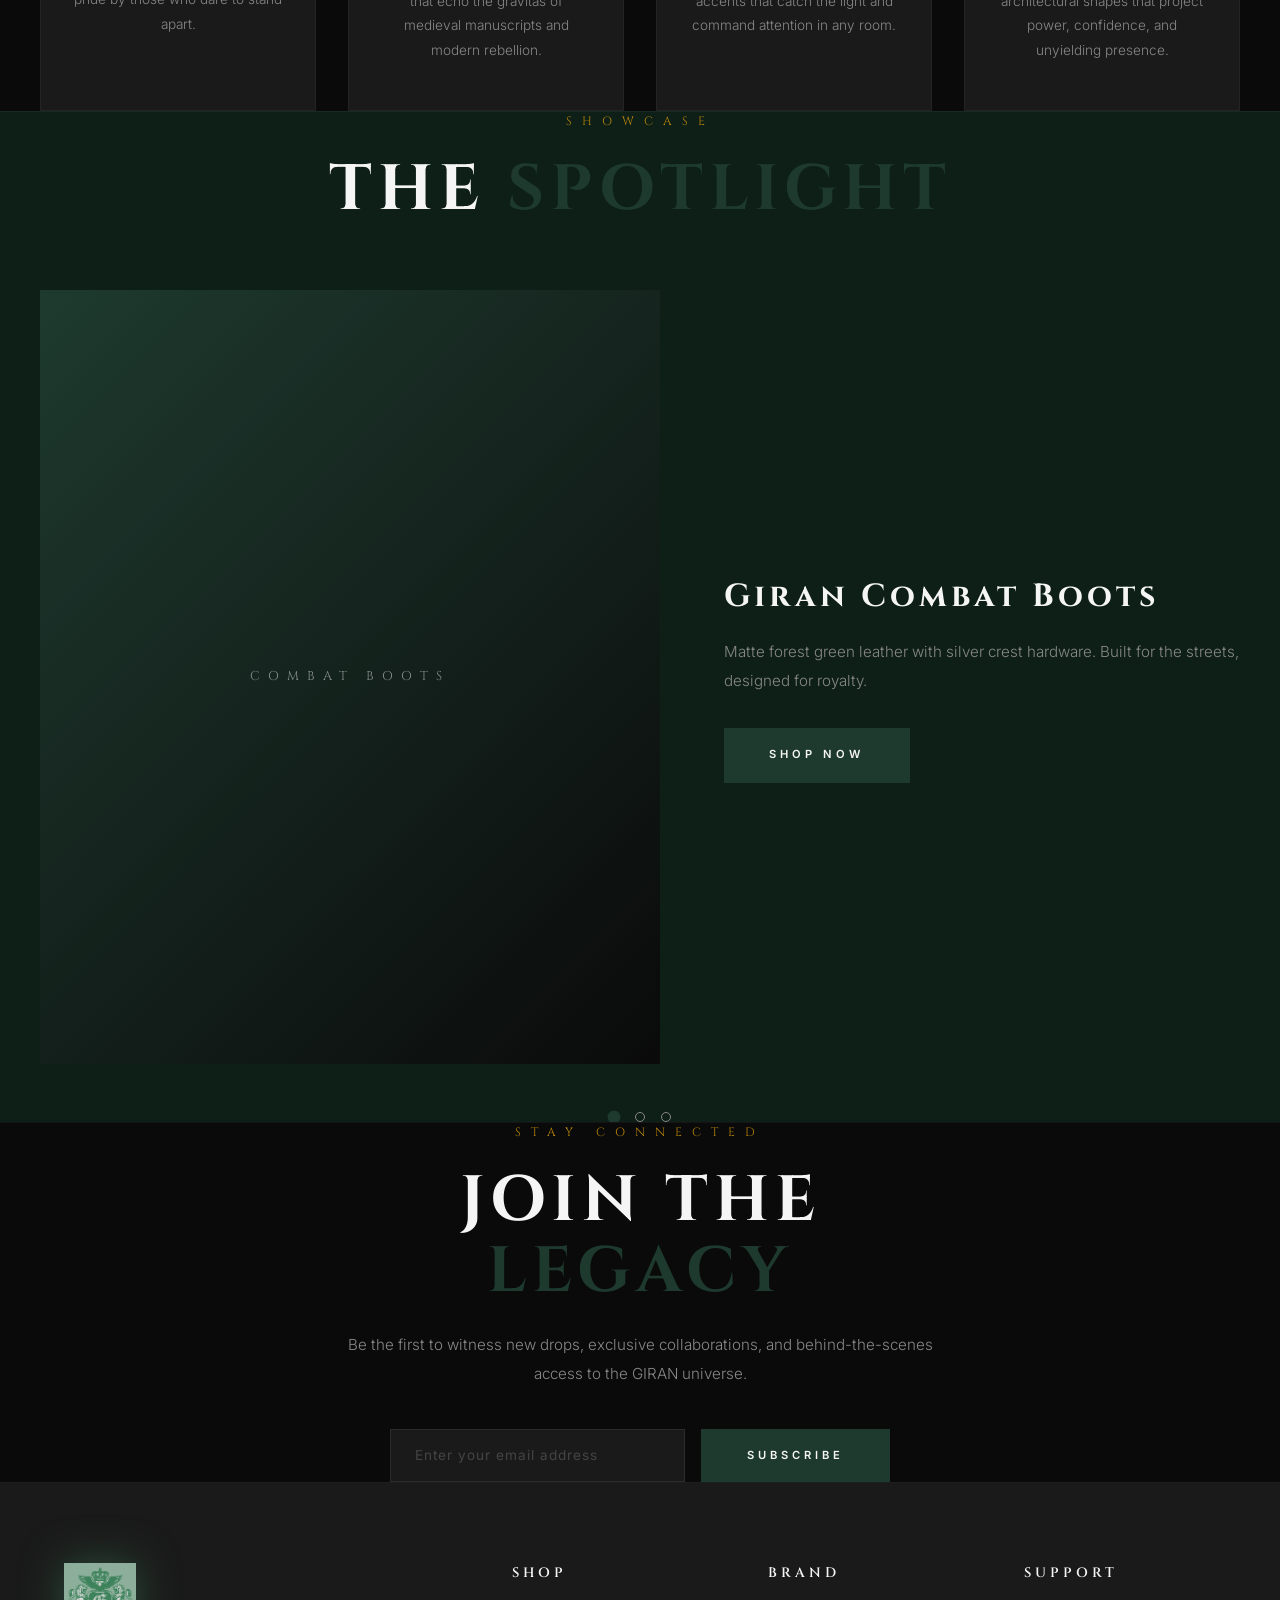
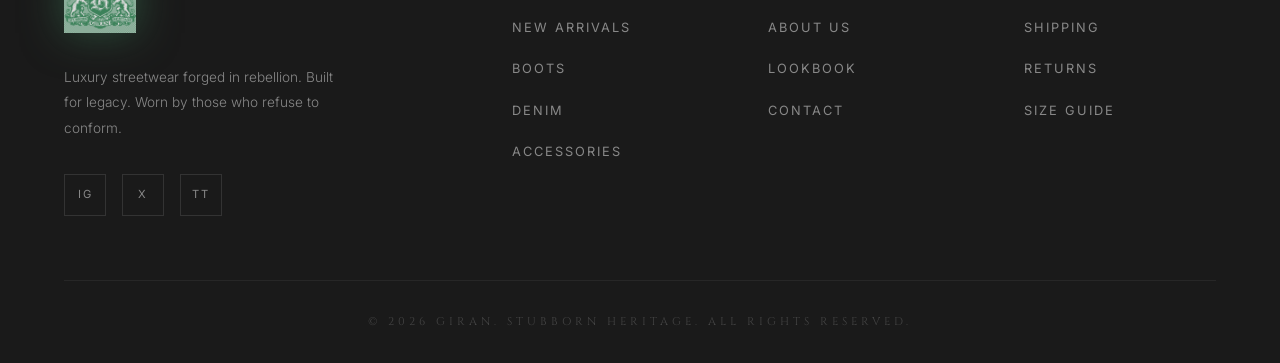
==== commit 6aa8fe10: "Updated GIRAN website" ====
--- a/index.html
+++ b/index.html
@@ -11,7 +11,7 @@
     <!-- Navigation -->
     <nav class="navbar" id="navbar">
         <a href="index.html" class="logo">
-            <img src="images/giran-logo-white.png" alt="GIRAN" class="logo-img">
+            <img src="images/giran-logo-visible.png" alt="GIRAN" class="logo-img">
             <span class="logo-text">GIRAN</span>
         </a>
         <ul class="nav-links" id="navLinks">
@@ -42,7 +42,7 @@
         </div>
         <div class="hero-content">
             <div class="hero-logo-wrap">
-                <img src="images/giran-logo-white.png" alt="GIRAN Crest" class="hero-crest">
+                <img src="images/giran-logo-visible.png" alt="GIRAN Crest" class="hero-crest">
             </div>
             <h1 class="hero-slogan">
                 <span class="slogan-line">STUBBORN</span>
@@ -200,7 +200,7 @@
             <div class="signature-grid">
                 <div class="sig-card animate-on-scroll delay-1">
                     <div class="sig-icon">
-                        <img src="images/giran-logo-white.png" alt="Crest">
+                        <img src="images/giran-logo-visible.png" alt="Crest">
                     </div>
                     <h3>Crest Logos</h3>
                     <p>The GIRAN crest — a symbol of stubborn heritage, worn with pride by those who dare to stand apart.</p>
@@ -286,7 +286,7 @@
     <footer class="footer">
         <div class="footer-grid">
             <div class="footer-brand">
-                <img src="images/giran-logo-white.png" alt="GIRAN" class="logo-img">
+                <img src="images/giran-logo-visible.png" alt="GIRAN" class="logo-img">
                 <p>Luxury streetwear forged in rebellion. Built for legacy. Worn by those who refuse to conform.</p>
                 <div class="footer-social">
                     <a href="#">IG</a>
--- a/css/style.css
+++ b/css/style.css
@@ -470,3 +470,50 @@
     .footer-grid { grid-template-columns: 1fr; gap: 2.5rem; }
     .section-title { letter-spacing: 3px; }
 }
+
+
+/* ===== LOGO ENHANCEMENTS ===== */
+.logo-img {
+    height: 48px;
+    width: auto;
+    filter: drop-shadow(0 0 15px rgba(60, 130, 90, 0.6)) 
+            drop-shadow(0 0 30px rgba(60, 130, 90, 0.3));
+    transition: all 0.4s ease;
+}
+
+.logo:hover .logo-img {
+    filter: drop-shadow(0 0 25px rgba(60, 130, 90, 0.9)) 
+            drop-shadow(0 0 50px rgba(60, 130, 90, 0.5));
+    transform: scale(1.05);
+}
+
+.hero-crest {
+    height: 160px;
+    width: auto;
+    filter: drop-shadow(0 0 40px rgba(60, 130, 90, 0.7)) 
+            drop-shadow(0 0 80px rgba(60, 130, 90, 0.4));
+    animation: crestGlow 4s ease-in-out infinite;
+}
+
+@keyframes crestGlow {
+    0%, 100% { 
+        filter: drop-shadow(0 0 40px rgba(60, 130, 90, 0.7)) 
+                drop-shadow(0 0 80px rgba(60, 130, 90, 0.4));
+    }
+    50% { 
+        filter: drop-shadow(0 0 60px rgba(60, 130, 90, 0.9)) 
+                drop-shadow(0 0 100px rgba(60, 130, 90, 0.6));
+    }
+}
+
+.footer-brand .logo-img {
+    height: 70px;
+    filter: drop-shadow(0 0 20px rgba(60, 130, 90, 0.5));
+}
+
+.sig-icon img {
+    height: 55px;
+    width: auto;
+    filter: drop-shadow(0 0 15px rgba(60, 130, 90, 0.5));
+    opacity: 0.9;
+}
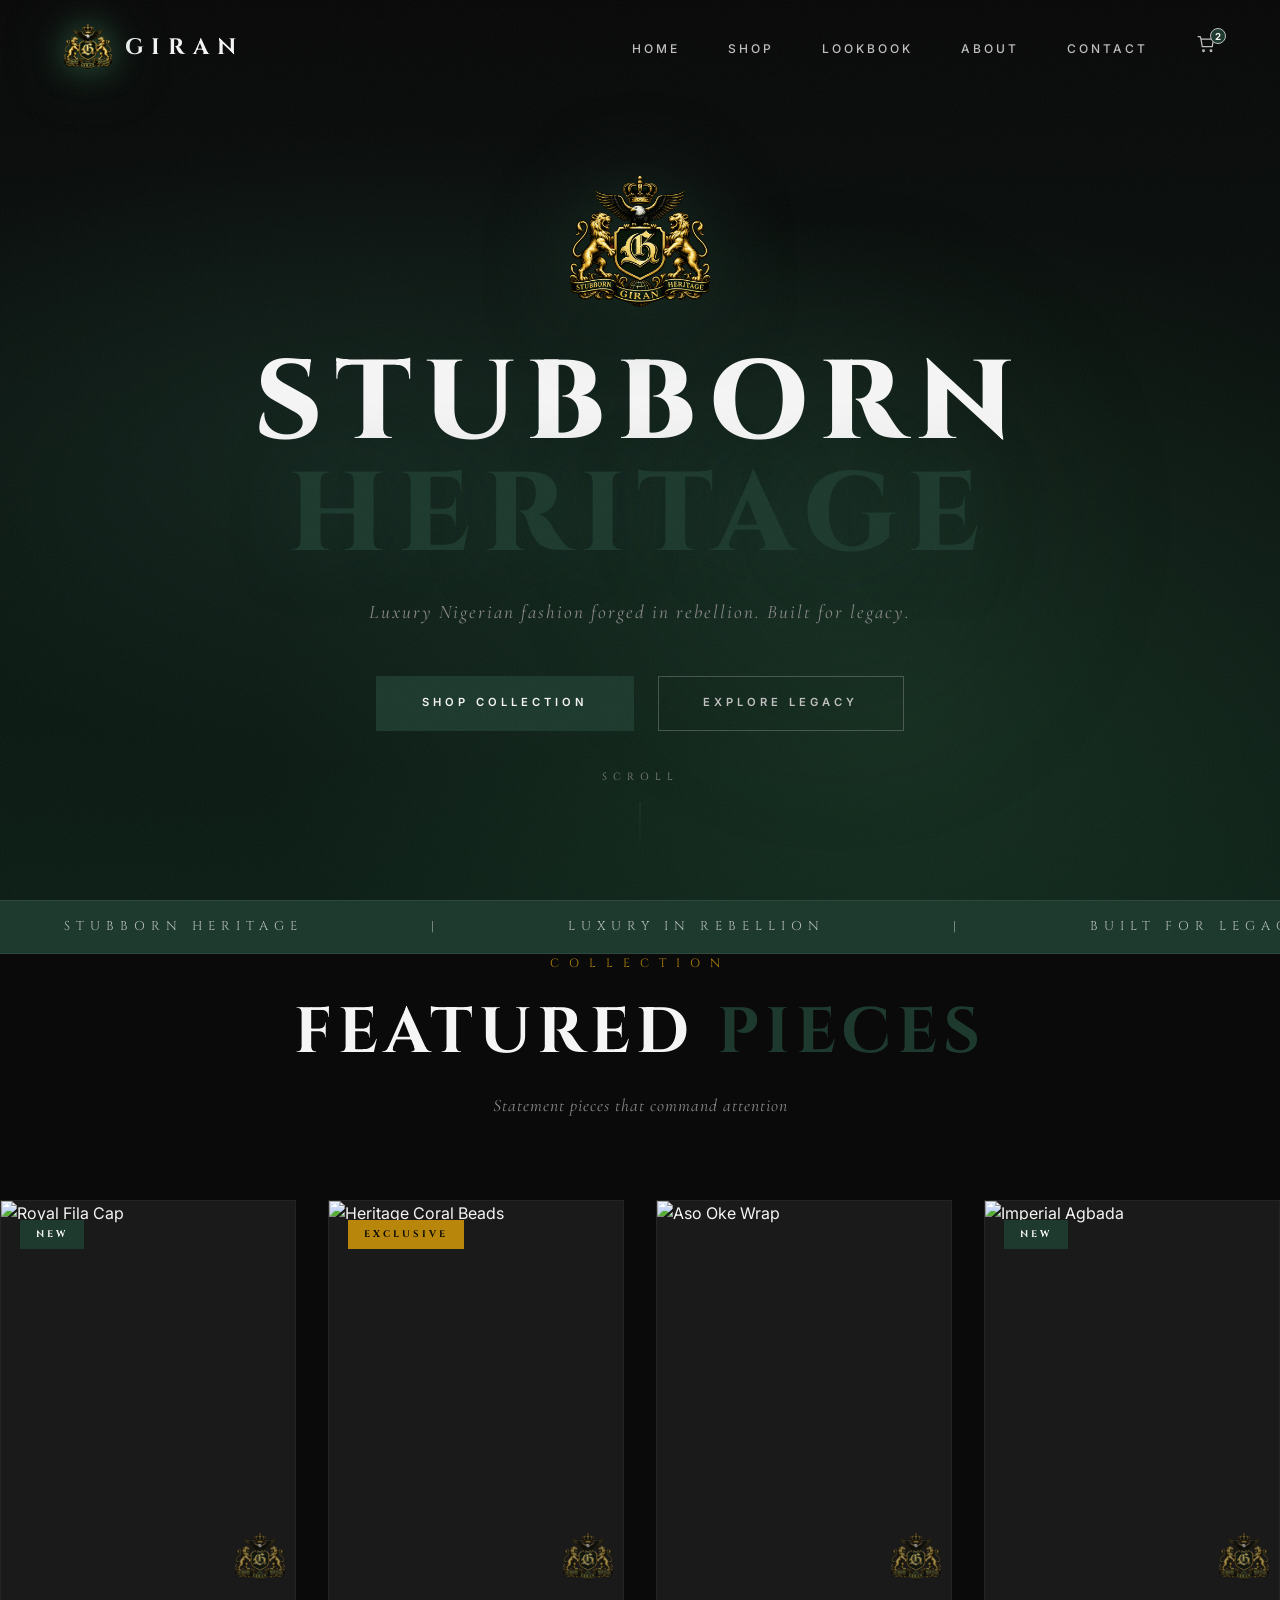
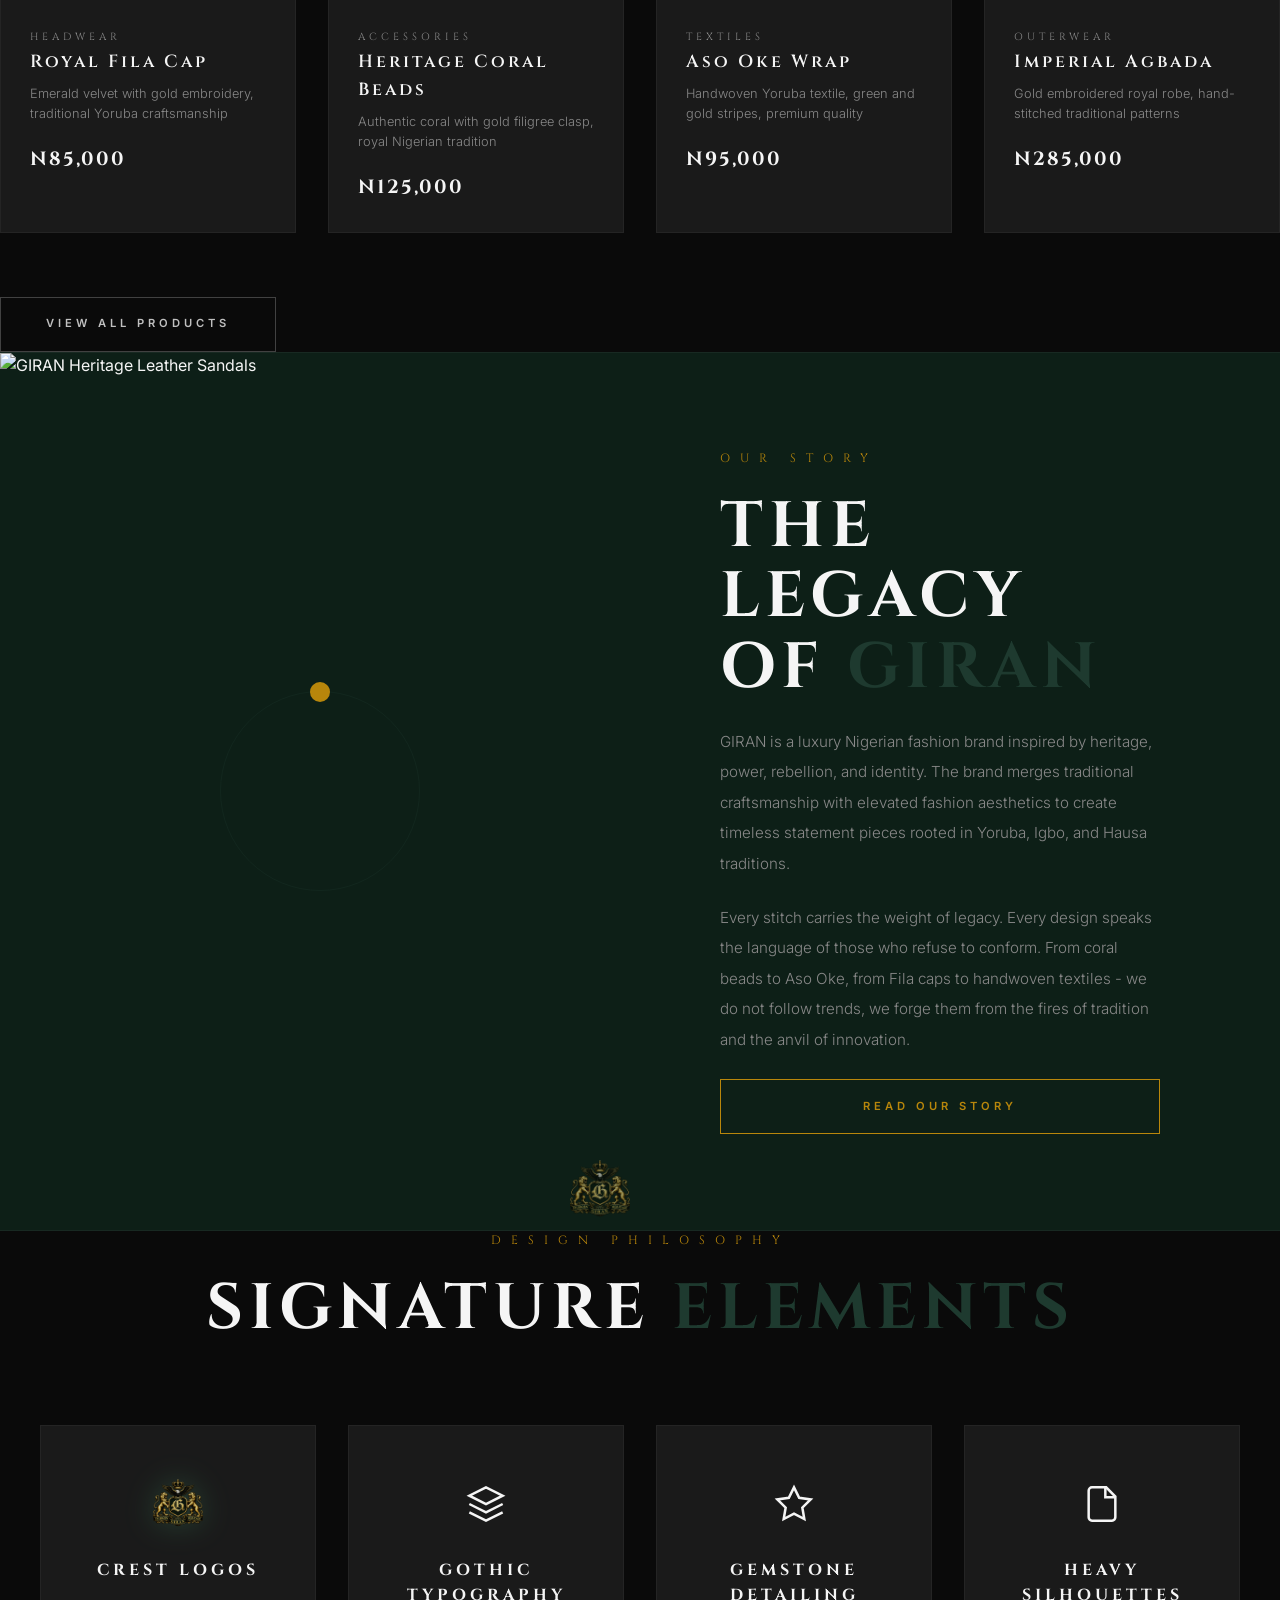
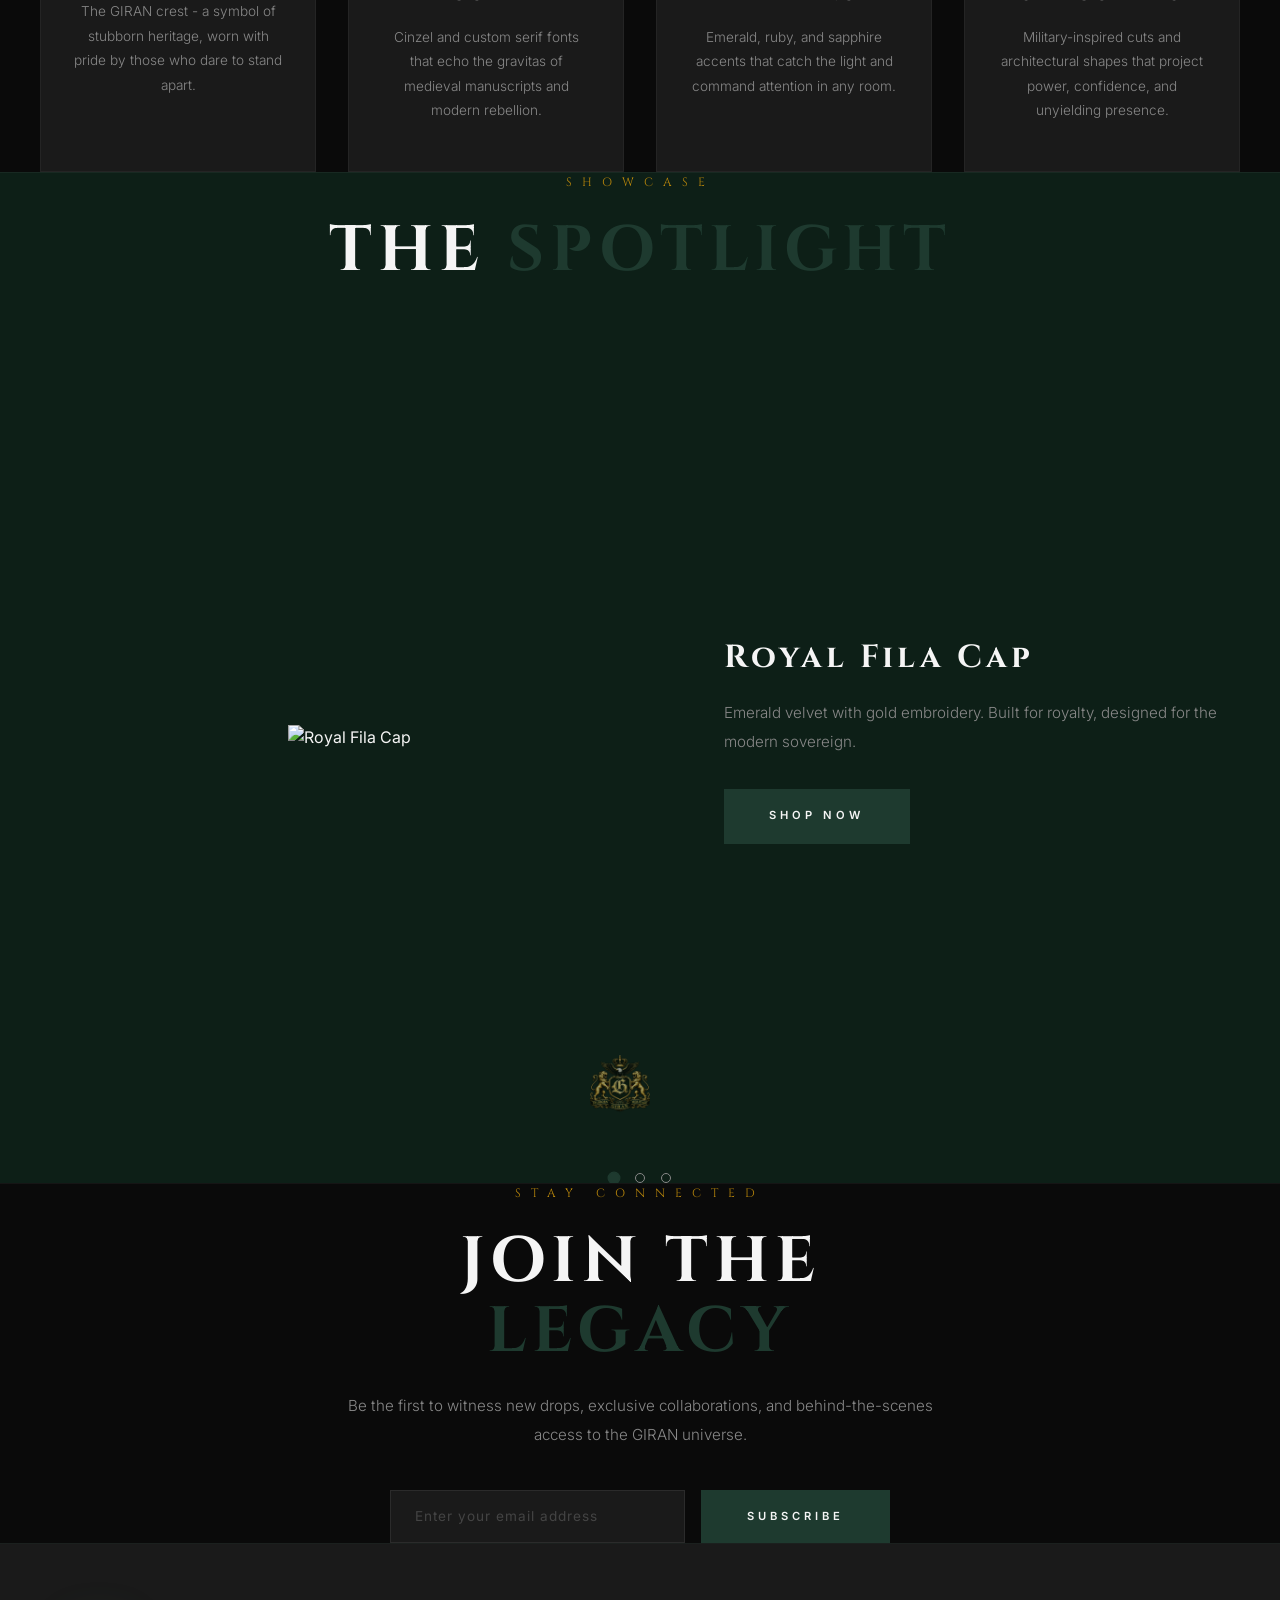
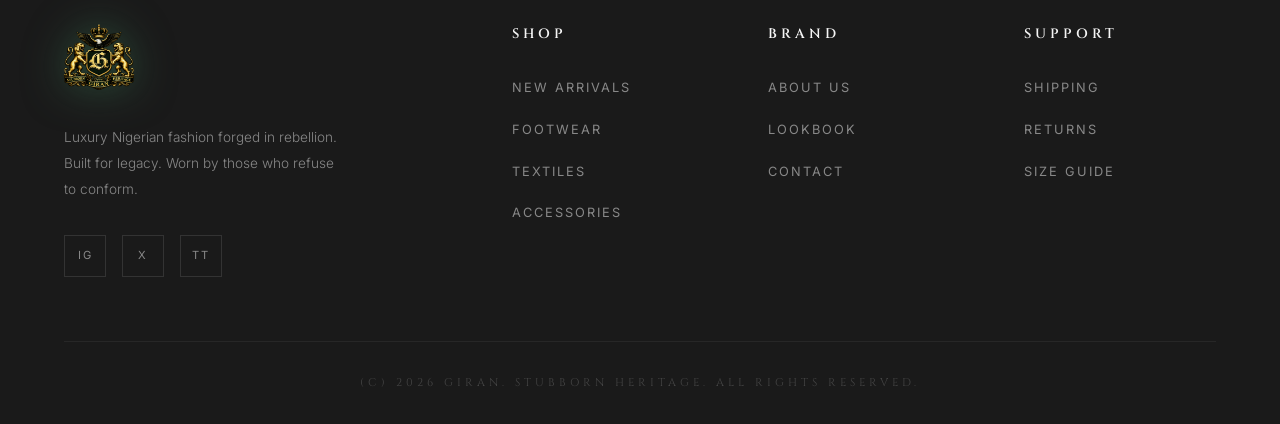
==== commit 4f133a97: "Update GIRAN site" ====
--- a/index.html
+++ b/index.html
@@ -3,15 +3,38 @@
 <head>
     <meta charset="UTF-8">
     <meta name="viewport" content="width=device-width, initial-scale=1.0">
-    <title>GIRAN — Stubborn Heritage</title>
+    <title>GIRAN - Stubborn Heritage</title>
     <link rel="stylesheet" href="css/style.css">
     <link rel="stylesheet" href="css/home.css">
+    <style>
+        .product-image, .product-image-shop, .lookbook-img, .story-visual, .showcase-img {
+            position: relative;
+            overflow: hidden;
+        }
+        .product-image::after, .product-image-shop::after, .lookbook-img::after, .story-visual::after, .showcase-img::after {
+            content: '';
+            position: absolute;
+            bottom: 10px;
+            right: 10px;
+            width: 50px;
+            height: 50px;
+            background-image: url('giran-crest-web.png');
+            background-size: contain;
+            background-repeat: no-repeat;
+            opacity: 0.6;
+            pointer-events: none;
+            z-index: 2;
+        }
+        .lookbook-img::after, .story-visual::after, .showcase-img::after {
+            width: 60px;
+            height: 60px;
+        }
+    </style>
 </head>
 <body>
-    <!-- Navigation -->
     <nav class="navbar" id="navbar">
         <a href="index.html" class="logo">
-            <img src="images/giran-logo-visible.png" alt="GIRAN" class="logo-img">
+            <img src="giran-crest-web.png" alt="GIRAN" class="logo-img">
             <span class="logo-text">GIRAN</span>
         </a>
         <ul class="nav-links" id="navLinks">
@@ -29,12 +52,9 @@
                 <span class="cart-count">2</span>
             </li>
         </ul>
-        <div class="hamburger" id="hamburger">
-            <span></span><span></span><span></span>
-        </div>
+        <div class="hamburger" id="hamburger"><span></span><span></span><span></span></div>
     </nav>
 
-    <!-- Hero Section -->
     <section class="hero">
         <div class="hero-bg">
             <div class="hero-gradient"></div>
@@ -42,13 +62,13 @@
         </div>
         <div class="hero-content">
             <div class="hero-logo-wrap">
-                <img src="images/giran-logo-visible.png" alt="GIRAN Crest" class="hero-crest">
+                <img src="giran-crest-web.png" alt="GIRAN Crest" class="hero-crest">
             </div>
             <h1 class="hero-slogan">
                 <span class="slogan-line">STUBBORN</span>
                 <span class="slogan-line heritage">HERITAGE</span>
             </h1>
-            <p class="hero-desc">Luxury streetwear forged in rebellion. Built for legacy.</p>
+            <p class="hero-desc">Luxury Nigerian fashion forged in rebellion. Built for legacy.</p>
             <div class="hero-buttons">
                 <a href="shop.html" class="btn btn-primary">Shop Collection</a>
                 <a href="about.html" class="btn btn-outline">Explore Legacy</a>
@@ -62,29 +82,27 @@
         </div>
     </section>
 
-    <!-- Marquee -->
     <div class="marquee-container">
         <div class="marquee-track">
             <span class="marquee-item">Stubborn Heritage</span>
-            <span class="marquee-item">•</span>
+            <span class="marquee-item">|</span>
             <span class="marquee-item">Luxury in Rebellion</span>
-            <span class="marquee-item">•</span>
+            <span class="marquee-item">|</span>
             <span class="marquee-item">Built for Legacy</span>
-            <span class="marquee-item">•</span>
+            <span class="marquee-item">|</span>
             <span class="marquee-item">Modern Royalty</span>
-            <span class="marquee-item">•</span>
+            <span class="marquee-item">|</span>
             <span class="marquee-item">Stubborn Heritage</span>
-            <span class="marquee-item">•</span>
+            <span class="marquee-item">|</span>
             <span class="marquee-item">Luxury in Rebellion</span>
-            <span class="marquee-item">•</span>
+            <span class="marquee-item">|</span>
             <span class="marquee-item">Built for Legacy</span>
-            <span class="marquee-item">•</span>
+            <span class="marquee-item">|</span>
             <span class="marquee-item">Modern Royalty</span>
-            <span class="marquee-item">•</span>
+            <span class="marquee-item">|</span>
         </div>
     </div>
 
-    <!-- Featured Collection -->
     <section class="featured">
         <div class="container">
             <div class="section-header animate-on-scroll">
@@ -95,65 +113,57 @@
             <div class="products-grid">
                 <div class="product-card animate-on-scroll delay-1">
                     <div class="product-image">
-                        <div class="product-img-placeholder" style="background: linear-gradient(145deg, #1E3A2F 0%, #0D1F17 50%, #1A1A1A 100%);">
-                            <span class="product-icon">⚔</span>
-                        </div>
+                        <img src="https://kimi-web-img.moonshot.cn/img/capkings.ng/bcab98af07c9452f18d7dae689ca6e37a2ab6181.jpg" alt="Royal Fila Cap" class="product-img">
                         <div class="product-tag">NEW</div>
                         <div class="product-overlay">
                             <button class="btn btn-primary">Quick View</button>
                         </div>
                     </div>
                     <div class="product-info">
-                        <span class="product-cat">Footwear</span>
-                        <h3>Giran Combat Boots</h3>
-                        <p class="product-desc">Matte green leather, silver crest hardware</p>
+                        <span class="product-cat">Headwear</span>
+                        <h3>Royal Fila Cap</h3>
+                        <p class="product-desc">Emerald velvet with gold embroidery, traditional Yoruba craftsmanship</p>
                         <div class="product-price">
-                            <span class="price">₦185,000</span>
+                            <span class="price">N85,000</span>
                         </div>
                     </div>
                 </div>
                 <div class="product-card animate-on-scroll delay-2">
                     <div class="product-image">
-                        <div class="product-img-placeholder" style="background: linear-gradient(145deg, #2D5A3D 0%, #1E3A2F 50%, #0A0A0A 100%);">
-                            <span class="product-icon">👑</span>
-                        </div>
+                        <img src="https://kimi-web-img.moonshot.cn/img/static.vecteezy.com/101ee054d32913b5763bf355b87314be81ab94c6.png" alt="Heritage Coral Beads" class="product-img">
                         <div class="product-tag hot">EXCLUSIVE</div>
                         <div class="product-overlay">
                             <button class="btn btn-primary">Quick View</button>
                         </div>
                     </div>
                     <div class="product-info">
-                        <span class="product-cat">Headwear</span>
-                        <h3>Crest Beanie</h3>
-                        <p class="product-desc">Embroidered crest, gemstone detail</p>
+                        <span class="product-cat">Accessories</span>
+                        <h3>Heritage Coral Beads</h3>
+                        <p class="product-desc">Authentic coral with gold filigree clasp, royal Nigerian tradition</p>
                         <div class="product-price">
-                            <span class="price">₦45,000</span>
+                            <span class="price">N125,000</span>
                         </div>
                     </div>
                 </div>
                 <div class="product-card animate-on-scroll delay-3">
                     <div class="product-image">
-                        <div class="product-img-placeholder" style="background: linear-gradient(145deg, #3B4D3F 0%, #1E3A2F 50%, #0D1F17 100%);">
-                            <span class="product-icon">⛓</span>
-                        </div>
+                        <img src="https://kimi-web-img.moonshot.cn/img/media.enomy.com/1287f6332d922c66bd08fbe9b061b234f5fd9559.jpg" alt="Aso Oke Wrap" class="product-img">
                         <div class="product-overlay">
                             <button class="btn btn-primary">Quick View</button>
                         </div>
                     </div>
                     <div class="product-info">
-                        <span class="product-cat">Denim</span>
-                        <h3>Heritage Denim Jacket</h3>
-                        <p class="product-desc">Green wash denim, crest patch</p>
+                        <span class="product-cat">Textiles</span>
+                        <h3>Aso Oke Wrap</h3>
+                        <p class="product-desc">Handwoven Yoruba textile, green and gold stripes, premium quality</p>
                         <div class="product-price">
-                            <span class="price">₦125,000</span>
+                            <span class="price">N95,000</span>
                         </div>
                     </div>
                 </div>
                 <div class="product-card animate-on-scroll delay-4">
                     <div class="product-image">
-                        <div class="product-img-placeholder" style="background: linear-gradient(145deg, #0D1F17 0%, #1E3A2F 50%, #2A2A2A 100%);">
-                            <span class="product-icon">🛡</span>
-                        </div>
+                        <img src="https://kimi-web-img.moonshot.cn/img/static.vecteezy.com/a0c30de5611fc26e7293aba6a69e4bbfbd199ea1.png" alt="Imperial Agbada" class="product-img">
                         <div class="product-tag">NEW</div>
                         <div class="product-overlay">
                             <button class="btn btn-primary">Quick View</button>
@@ -161,10 +171,10 @@
                     </div>
                     <div class="product-info">
                         <span class="product-cat">Outerwear</span>
-                        <h3>Royal Trench Coat</h3>
-                        <p class="product-desc">Heavy silhouette, military inspired</p>
+                        <h3>Imperial Agbada</h3>
+                        <p class="product-desc">Gold embroidered royal robe, hand-stitched traditional patterns</p>
                         <div class="product-price">
-                            <span class="price">₦210,000</span>
+                            <span class="price">N285,000</span>
                         </div>
                     </div>
                 </div>
@@ -175,22 +185,20 @@
         </div>
     </section>
 
-    <!-- Brand Story -->
     <section class="brand-story">
         <div class="story-visual">
-            <div class="story-img" style="background: linear-gradient(135deg, rgba(30,58,47,0.3), rgba(10,10,10,0.9));"></div>
+            <img src="https://kimi-web-img.moonshot.cn/img/africanthings.org/fa2447e0a7a3dda9924f183f12ed9b492508e665.jpeg" alt="GIRAN Heritage Leather Sandals" class="story-img">
             <div class="story-accent"></div>
         </div>
         <div class="story-content">
             <span class="section-label">Our Story</span>
             <h2 class="section-title">THE LEGACY<br>OF <span>GIRAN</span></h2>
-            <p class="story-text">GIRAN is a luxury streetwear brand inspired by heritage, power, rebellion, and identity. The brand merges rugged craftsmanship with elevated fashion aesthetics to create timeless statement pieces.</p>
-            <p class="story-text">Every stitch carries the weight of legacy. Every design speaks the language of those who refuse to conform. We don't follow trends — we forge them from the fires of tradition and the anvil of innovation.</p>
+            <p class="story-text">GIRAN is a luxury Nigerian fashion brand inspired by heritage, power, rebellion, and identity. The brand merges traditional craftsmanship with elevated fashion aesthetics to create timeless statement pieces rooted in Yoruba, Igbo, and Hausa traditions.</p>
+            <p class="story-text">Every stitch carries the weight of legacy. Every design speaks the language of those who refuse to conform. From coral beads to Aso Oke, from Fila caps to handwoven textiles - we do not follow trends, we forge them from the fires of tradition and the anvil of innovation.</p>
             <a href="about.html" class="btn btn-gold">Read Our Story</a>
         </div>
     </section>
 
-    <!-- Signature Design -->
     <section class="signature">
         <div class="container">
             <div class="section-header animate-on-scroll">
@@ -200,23 +208,38 @@
             <div class="signature-grid">
                 <div class="sig-card animate-on-scroll delay-1">
                     <div class="sig-icon">
-                        <img src="images/giran-logo-visible.png" alt="Crest">
+                        <img src="giran-crest-web.png" alt="Crest">
                     </div>
                     <h3>Crest Logos</h3>
-                    <p>The GIRAN crest — a symbol of stubborn heritage, worn with pride by those who dare to stand apart.</p>
+                    <p>The GIRAN crest - a symbol of stubborn heritage, worn with pride by those who dare to stand apart.</p>
                 </div>
                 <div class="sig-card animate-on-scroll delay-2">
-                    <div class="sig-icon">🖋</div>
+                    <div class="sig-icon">
+                        <svg width="40" height="40" viewBox="0 0 24 24" fill="none" stroke="currentColor" stroke-width="1.5">
+                            <path d="M12 2L2 7l10 5 10-5-10-5z"/>
+                            <path d="M2 17l10 5 10-5"/>
+                            <path d="M2 12l10 5 10-5"/>
+                        </svg>
+                    </div>
                     <h3>Gothic Typography</h3>
                     <p>Cinzel and custom serif fonts that echo the gravitas of medieval manuscripts and modern rebellion.</p>
                 </div>
                 <div class="sig-card animate-on-scroll delay-3">
-                    <div class="sig-icon">💎</div>
+                    <div class="sig-icon">
+                        <svg width="40" height="40" viewBox="0 0 24 24" fill="none" stroke="currentColor" stroke-width="1.5">
+                            <polygon points="12 2 15.09 8.26 22 9.27 17 14.14 18.18 21.02 12 17.77 5.82 21.02 7 14.14 2 9.27 8.91 8.26 12 2"/>
+                        </svg>
+                    </div>
                     <h3>Gemstone Detailing</h3>
                     <p>Emerald, ruby, and sapphire accents that catch the light and command attention in any room.</p>
                 </div>
                 <div class="sig-card animate-on-scroll delay-4">
-                    <div class="sig-icon">⚔</div>
+                    <div class="sig-icon">
+                        <svg width="40" height="40" viewBox="0 0 24 24" fill="none" stroke="currentColor" stroke-width="1.5">
+                            <path d="M14.5 2H6a2 2 0 0 0-2 2v16a2 2 0 0 0 2 2h12a2 2 0 0 0 2-2V7.5L14.5 2z"/>
+                            <polyline points="14 2 14 8 20 8"/>
+                        </svg>
+                    </div>
                     <h3>Heavy Silhouettes</h3>
                     <p>Military-inspired cuts and architectural shapes that project power, confidence, and unyielding presence.</p>
                 </div>
@@ -224,7 +247,6 @@
         </div>
     </section>
 
-    <!-- Product Showcase Carousel -->
     <section class="showcase">
         <div class="showcase-header">
             <span class="section-label">Showcase</span>
@@ -232,32 +254,32 @@
         </div>
         <div class="showcase-carousel">
             <div class="showcase-slide active">
-                <div class="showcase-img" style="background: linear-gradient(135deg, #1E3A2F, #0A0A0A);">
-                    <span class="showcase-label">COMBAT BOOTS</span>
+                <div class="showcase-img">
+                    <img src="https://kimi-web-img.moonshot.cn/img/capkings.ng/bcab98af07c9452f18d7dae689ca6e37a2ab6181.jpg" alt="Royal Fila Cap">
                 </div>
                 <div class="showcase-info">
-                    <h3>Giran Combat Boots</h3>
-                    <p>Matte forest green leather with silver crest hardware. Built for the streets, designed for royalty.</p>
+                    <h3>Royal Fila Cap</h3>
+                    <p>Emerald velvet with gold embroidery. Built for royalty, designed for the modern sovereign.</p>
                     <a href="shop.html" class="btn btn-primary">Shop Now</a>
                 </div>
             </div>
             <div class="showcase-slide">
-                <div class="showcase-img" style="background: linear-gradient(135deg, #3B4D3F, #1E3A2F);">
-                    <span class="showcase-label">HERITAGE DENIM</span>
+                <div class="showcase-img">
+                    <img src="https://kimi-web-img.moonshot.cn/img/media.enomy.com/1287f6332d922c66bd08fbe9b061b234f5fd9559.jpg" alt="Aso Oke Collection">
                 </div>
                 <div class="showcase-info">
-                    <h3>Heritage Denim Collection</h3>
-                    <p>Green wash denim with embroidered crest patches. Rugged elegance for the modern rebel.</p>
+                    <h3>Aso Oke Collection</h3>
+                    <p>Handwoven Yoruba textiles with green and gold stripes. Rugged elegance for the modern rebel.</p>
                     <a href="shop.html" class="btn btn-primary">Shop Now</a>
                 </div>
             </div>
             <div class="showcase-slide">
-                <div class="showcase-img" style="background: linear-gradient(135deg, #2D5A3D, #0D1F17);">
-                    <span class="showcase-label">ACCESSORIES</span>
+                <div class="showcase-img">
+                    <img src="https://kimi-web-img.moonshot.cn/img/static.vecteezy.com/101ee054d32913b5763bf355b87314be81ab94c6.png" alt="Heritage Coral Beads">
                 </div>
                 <div class="showcase-info">
                     <h3>Royal Accessories</h3>
-                    <p>Beanies, chains, and crest-adorned pieces that complete the GIRAN look.</p>
+                    <p>Coral beads, fila caps, and crest-adorned pieces that complete the GIRAN look.</p>
                     <a href="shop.html" class="btn btn-primary">Shop Now</a>
                 </div>
             </div>
@@ -269,7 +291,6 @@
         </div>
     </section>
 
-    <!-- Newsletter -->
     <section class="newsletter">
         <div class="newsletter-content">
             <span class="section-label">Stay Connected</span>
@@ -282,12 +303,11 @@
         </div>
     </section>
 
-    <!-- Footer -->
     <footer class="footer">
         <div class="footer-grid">
             <div class="footer-brand">
-                <img src="images/giran-logo-visible.png" alt="GIRAN" class="logo-img">
-                <p>Luxury streetwear forged in rebellion. Built for legacy. Worn by those who refuse to conform.</p>
+                <img src="giran-crest-web.png" alt="GIRAN" class="logo-img">
+                <p>Luxury Nigerian fashion forged in rebellion. Built for legacy. Worn by those who refuse to conform.</p>
                 <div class="footer-social">
                     <a href="#">IG</a>
                     <a href="#">X</a>
@@ -298,8 +318,8 @@
                 <h4>Shop</h4>
                 <ul>
                     <li><a href="shop.html">New Arrivals</a></li>
-                    <li><a href="shop.html">Boots</a></li>
-                    <li><a href="shop.html">Denim</a></li>
+                    <li><a href="shop.html">Footwear</a></li>
+                    <li><a href="shop.html">Textiles</a></li>
                     <li><a href="shop.html">Accessories</a></li>
                 </ul>
             </div>
@@ -321,7 +341,7 @@
             </div>
         </div>
         <div class="footer-bottom">
-            <p>© 2026 GIRAN. STUBBORN HERITAGE. ALL RIGHTS RESERVED.</p>
+            <p>(c) 2026 GIRAN. STUBBORN HERITAGE. ALL RIGHTS RESERVED.</p>
         </div>
     </footer>
 
